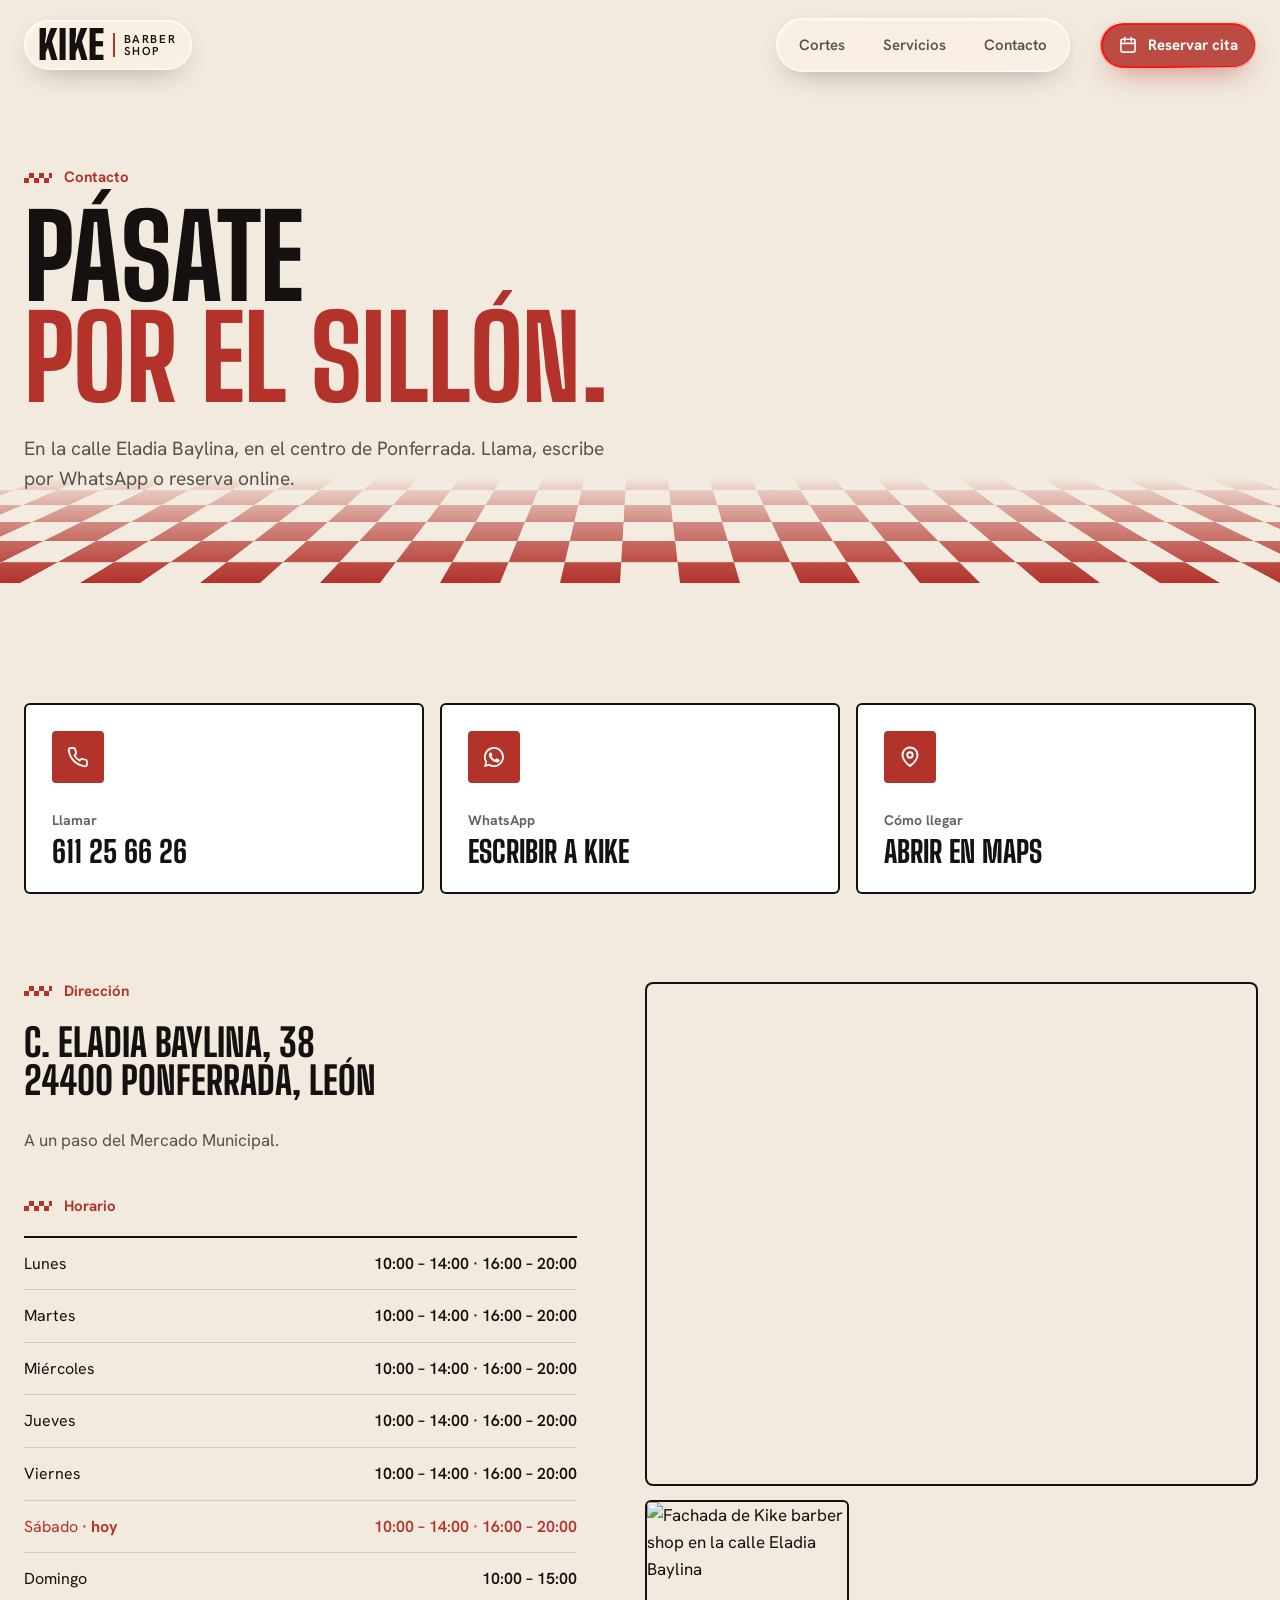
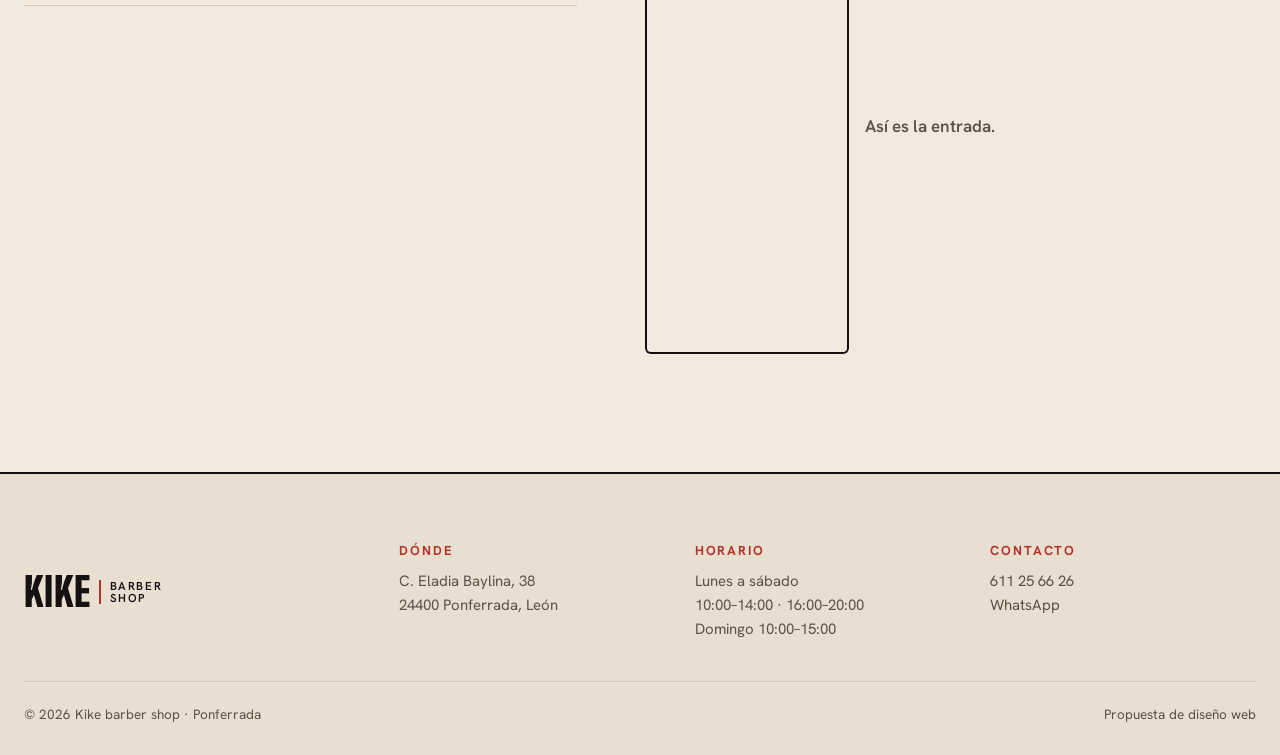
==== contacto.html @ 26d67e41 "Web en claro, header de vidrio que refleja el fondo, más fotos y sección del local Co-Authored-By: C" ====
<!doctype html><html lang="es"><head><meta charset="utf-8"><meta name="viewport" content="width=device-width,initial-scale=1">
<title>Contacto · Kike barber shop, Ponferrada</title><meta name="description" content="Kike barber shop: C. Eladia Baylina 38, Ponferrada. Teléfono y WhatsApp 611 25 66 26. Abierto de lunes a domingo."><meta name="theme-color" content="#F4EDE3">
<meta property="og:title" content="Contacto · Kike barber shop, Ponferrada"><meta property="og:description" content="Kike barber shop: C. Eladia Baylina 38, Ponferrada. Teléfono y WhatsApp 611 25 66 26. Abierto de lunes a domingo."><meta property="og:image" content="https://lh3.googleusercontent.com/gps-cs-s/ANWiy9RfuHprUc3rnGcbM1A3zyf-CvxKDJDVWgKjWtLr16iZ3Kpk7zFpc_dN17jgUL-Ly8LM2PEFmnRR-L3FlOThOI7XkKhNLvNIBvD1MApnAXcPjlcRmmvzC1u2RWUtA8MP3RVNOuKhHUnoWady=w1200-k-no">
<link rel="preconnect" href="https://fonts.googleapis.com"><link rel="preconnect" href="https://fonts.gstatic.com" crossorigin>
<link href="https://fonts.googleapis.com/css2?family=Big+Shoulders+Display:wght@500;700;800;900&family=Hanken+Grotesk:wght@400;500;600;700&display=swap" rel="stylesheet"><link rel="stylesheet" href="styles.css?v=7">
<link rel="icon" href="data:image/svg+xml,%3Csvg xmlns='http://www.w3.org/2000/svg' viewBox='0 0 32 32'%3E%3Crect width='32' height='32' rx='6' fill='%23141110'/%3E%3Ctext x='16' y='24' font-family='Arial Black' font-size='20' text-anchor='middle' fill='%23F2EADF'%3EK%3C/text%3E%3C/svg%3E">
</head><body class="p-contacto">
<header class="top"><div class="wrap tin">
 <a class="logo vidrio" href="index.html?v=7" aria-label="Kike barber shop, inicio"><span class="lg-k">KIKE</span><span class="lg-b">barber<br>shop</span></a>
 <nav class="nav vidrio" aria-label="Principal"><a href="index.html#cortes?v=7">Cortes</a><a href="index.html#servicios?v=7">Servicios</a><a href="contacto.html?v=7" aria-current="page">Contacto</a></nav>
 <a class="btn rojo hcta vidrio" href="reservar.html?v=7"><svg viewBox="0 0 24 24" aria-hidden="true"><g fill="none" stroke="currentColor" stroke-width="1.9" stroke-linecap="round"><rect x="3.5" y="5" width="17" height="15.5" rx="2"/><path d="M3.5 10h17M8 3v4M16 3v4"/></g></svg> Reservar cita</a>
 <button class="burger vidrio" aria-label="Abrir menú" aria-expanded="false" aria-controls="mm"><i></i><i></i></button>
</div></header>
<div class="mm" id="mm" aria-hidden="true"><a class="ml" href="index.html#cortes?v=7">Cortes</a><a class="ml" href="index.html#servicios?v=7">Servicios</a><a class="ml" href="contacto.html?v=7" aria-current="page">Contacto</a><a class="btn rojo" href="reservar.html?v=7">Reservar cita</a></div>
<main>
<section class="ph"><div class="suelo s3" aria-hidden="true"></div><div class="wrap">
 <p class="kick rv">Contacto</p><h1 class="rv">Pásate<br><span class="rojo-t">por el sillón.</span></h1>
 <p class="lead rv">En la calle Eladia Baylina, en el centro de Ponferrada. Llama, escribe por WhatsApp o reserva online.</p>
</div></section>
<section class="sec cont"><div class="wrap">
 <div class="cc">
  <a class="ct sw tl rv" href="tel:+34611256626"><span class="ct-i"><svg viewBox="0 0 24 24" aria-hidden="true"><path fill="none" stroke="currentColor" stroke-width="1.8" stroke-linejoin="round" d="M21 16.6v2.8a1.9 1.9 0 0 1-2.1 1.9A18.6 18.6 0 0 1 2.7 5.1 1.9 1.9 0 0 1 4.6 3h2.8a1.9 1.9 0 0 1 1.9 1.6c.1.9.4 1.8.7 2.6a1.9 1.9 0 0 1-.4 2L8.4 10.4a15 15 0 0 0 5.2 5.2l1.2-1.2a1.9 1.9 0 0 1 2-.4c.8.3 1.7.6 2.6.7a1.9 1.9 0 0 1 1.6 1.9z"/></svg></span><small>Llamar</small><b>611 25 66 26</b></a>
  <a class="ct sw wa rv" href="https://wa.me/34611256626" target="_blank" rel="noopener"><span class="ct-i"><svg viewBox="0 0 24 24" aria-hidden="true"><path fill="currentColor" d="M12 2a10 10 0 0 0-8.6 15.1L2 22l5-1.3A10 10 0 1 0 12 2zm0 18.2c-1.5 0-3-.4-4.3-1.2l-.3-.2-3 .8.8-2.9-.2-.3A8.2 8.2 0 1 1 12 20.2zm4.5-6.1c-.2-.1-1.5-.7-1.7-.8-.2-.1-.4-.1-.6.1l-.8 1c-.1.2-.3.2-.5.1a6.7 6.7 0 0 1-3.3-2.9c-.3-.4.2-.4.7-1.4.1-.2 0-.3 0-.4l-.8-1.8c-.2-.5-.4-.4-.6-.4h-.5a1 1 0 0 0-.7.3c-.2.3-.9.9-.9 2.2s1 2.6 1.1 2.7c.1.2 1.9 2.9 4.6 4 1.7.7 2.4.8 3.2.7.5-.1 1.5-.6 1.8-1.2.2-.6.2-1.1.1-1.2l-.5-.3z"/></svg></span><small>WhatsApp</small><b>Escribir a Kike</b></a>
  <a class="ct sw mp rv" href="https://www.google.com/maps/search/?api=1&query=Kike+barber+shop+Ponferrada" target="_blank" rel="noopener"><span class="ct-i"><svg viewBox="0 0 24 24" aria-hidden="true"><g fill="none" stroke="currentColor" stroke-width="1.9"><path d="M19.5 10c0 5.6-7.5 11-7.5 11S4.5 15.6 4.5 10a7.5 7.5 0 0 1 15 0z"/><circle cx="12" cy="10" r="2.7"/></g></svg></span><small>Cómo llegar</small><b>Abrir en Maps</b></a>
 </div>
 <div class="vg">
  <div>
   <p class="kick rv">Dirección</p>
   <p class="dir rv">C. Eladia Baylina, 38<br>24400 Ponferrada, León</p>
   <p class="mu rv">A un paso del Mercado Municipal.</p>
   <p class="kick rv" style="margin-top:44px">Horario</p>
   <ul class="hours rv"><li data-d="1"><span>Lunes</span><b>10:00 – 14:00 · 16:00 – 20:00</b></li><li data-d="2"><span>Martes</span><b>10:00 – 14:00 · 16:00 – 20:00</b></li><li data-d="3"><span>Miércoles</span><b>10:00 – 14:00 · 16:00 – 20:00</b></li><li data-d="4"><span>Jueves</span><b>10:00 – 14:00 · 16:00 – 20:00</b></li><li data-d="5"><span>Viernes</span><b>10:00 – 14:00 · 16:00 – 20:00</b></li><li data-d="6"><span>Sábado</span><b>10:00 – 14:00 · 16:00 – 20:00</b></li><li data-d="0"><span>Domingo</span><b>10:00 – 15:00</b></li></ul>
  </div>
  <div>
   <div class="mapbox rv"><iframe src="https://www.google.com/maps?q=Kike+barber+shop,+C.+Eladia+Baylina+38,+24400+Ponferrada&z=17&output=embed" loading="lazy" title="Mapa de Kike barber shop" referrerpolicy="no-referrer-when-downgrade"></iframe></div>
   <figure class="fach2 rv"><img src="https://lh3.googleusercontent.com/gps-cs-s/ANWiy9TU4MwvBN6rsQaYHKCSYPlI3l8HNE_Ivq7IkwLPokCjxKCkaWwAJmrXNnfdxm-0paNMoEKZB6TpdnQ9Z_zDItakMoPVJi4Jzi0UGL3nMG6Jnl9gWr7t2SyrIGmaLJZz7cleqdzJfIUDYBE=w900-k-no" alt="Fachada de Kike barber shop en la calle Eladia Baylina" loading="lazy" width="600" height="450"><figcaption>Así es la entrada.</figcaption></figure>
  </div>
 </div>
</div></section>
</main>
<footer class="pie"><div class="wrap">
 <div class="pie-g">
  <a class="logo" href="index.html?v=7"><span class="lg-k">KIKE</span><span class="lg-b">barber<br>shop</span></a>
  <div><h4>Dónde</h4><p><a href="https://www.google.com/maps/search/?api=1&query=Kike+barber+shop+Ponferrada" target="_blank" rel="noopener">C. Eladia Baylina, 38<br>24400 Ponferrada, León</a></p></div>
  <div><h4>Horario</h4><p>Lunes a sábado<br>10:00–14:00 · 16:00–20:00<br>Domingo 10:00–15:00</p></div>
  <div><h4>Contacto</h4><p><a href="tel:+34611256626">611 25 66 26</a><br><a href="https://wa.me/34611256626" target="_blank" rel="noopener">WhatsApp</a></p></div>
 </div>
 <div class="pie-b"><span>© 2026 Kike barber shop · Ponferrada</span><span>Propuesta de diseño web</span></div>
</div></footer>
<script>window.KK_HOURS=[[["10:00", "14:00"], ["16:00", "20:00"]], [["10:00", "14:00"], ["16:00", "20:00"]], [["10:00", "14:00"], ["16:00", "20:00"]], [["10:00", "14:00"], ["16:00", "20:00"]], [["10:00", "14:00"], ["16:00", "20:00"]], [["10:00", "14:00"], ["16:00", "20:00"]], [["10:00", "15:00"]]];window.KK_WA="https://wa.me/34611256626";</script>
<script src="app.js?v=7"></script></body></html>
---- styles.css ----
:root{
 --negro:#141110;--negro2:#1E1A18;--crema:#F2EADF;--papel:#E9DFD1;--rojo:#B3332B;--rojo2:#962920;--oro:#C9A24B;
 --tinta:#141110;--tinta2:#5A514A;--linea:#D6C9B7;
 --d:"Big Shoulders Display",Impact,sans-serif;--b:"Hanken Grotesk",system-ui,sans-serif;
 --ease:cubic-bezier(.2,.75,.2,1);--cuadro:28px
}
*,*::before,*::after{box-sizing:border-box;margin:0;padding:0}
html{overflow-x:clip;scroll-behavior:smooth;-webkit-text-size-adjust:100%}
body{font:400 17px/1.6 var(--b);color:var(--tinta);background:var(--crema);-webkit-font-smoothing:antialiased;overflow-x:clip}
img{display:block;max-width:100%}
a{color:inherit}
h1,h2,h3{font-family:var(--d);font-weight:800;text-transform:uppercase;line-height:.88;letter-spacing:-.005em}
h2{font-size:clamp(52px,7vw,104px)}
.wrap{width:min(1240px,100% - 48px);margin-inline:auto;position:relative}
.kick{display:flex;align-items:center;gap:12px;font:700 15px/1 var(--b);color:var(--rojo);margin-bottom:22px}
.kick::before{content:"";width:28px;height:10px;background:conic-gradient(var(--rojo) 25%,transparent 0 50%,var(--rojo) 0 75%,transparent 0) 0 0/10px 10px}
.rojo-t{color:var(--rojo)}
.lead{font-size:clamp(17px,1.5vw,20px);line-height:1.55;max-width:31em}
.mu{color:var(--tinta2)}
.sm{font-size:14px}
:focus-visible{outline:2px solid var(--oro);outline-offset:3px}

/* damero: el suelo de la barbería */
.damero,.suelo{--c1:var(--rojo);--c2:var(--crema)}
.suelo{position:absolute;left:-50%;right:-50%;bottom:0;height:56%;background:conic-gradient(var(--c1) 25%,var(--c2) 0 50%,var(--c1) 0 75%,var(--c2) 0) 0 0/120px 120px;transform:perspective(700px) rotateX(64deg);transform-origin:50% 100%;animation:avanza 9s linear infinite;opacity:.9}
.suelo::after{content:"";position:absolute;inset:0;background:linear-gradient(var(--negro) 0%,rgba(20,17,16,.65) 45%,rgba(20,17,16,.15) 100%)}
@keyframes avanza{to{background-position:0 240px}}

/* botones */
.btn{--bg:var(--negro);--fg:var(--crema);--bd:var(--negro);display:inline-flex;align-items:center;justify-content:center;gap:10px;height:56px;padding:0 26px;background:var(--bg);color:var(--fg);box-shadow:inset 0 0 0 2px var(--bd);font:700 16px/1 var(--b);text-decoration:none;border:0;border-radius:4px;cursor:pointer;transition:background .25s,color .25s,box-shadow .25s,transform .2s var(--ease)}
.btn svg{width:20px;height:20px}
.btn:active{transform:scale(.97)}
.btn.rojo{--bg:var(--rojo);--fg:#fff;--bd:var(--rojo)}
.btn.rojo:hover{--bg:var(--rojo2);--bd:var(--rojo2)}
.btn.claro{--bg:transparent;--fg:var(--crema);--bd:rgba(242,234,223,.4)}
.btn.claro:hover{--bd:var(--crema)}
.btn.osc{--bg:transparent;--fg:var(--tinta);--bd:var(--tinta)}
.btn.crema{--bg:var(--crema);--fg:var(--negro);--bd:var(--crema)}
.btn.crema:hover{--bg:var(--oro);--bd:var(--oro)}
.btn.full{width:100%}
.btn:disabled{opacity:.45;cursor:not-allowed}
.sw.wa:hover{--bg:#25D366;--fg:#fff;--bd:#25D366}
.sw.tl:hover{--bg:var(--crema);--fg:var(--negro);--bd:var(--crema)}
.sw.mp:hover{--bg:#4285F4;--fg:#fff;--bd:#4285F4}
.hb{display:flex;flex-wrap:wrap;gap:12px}

/* cabecera */
.top{position:sticky;top:0;z-index:50;color:var(--crema);transition:background .3s}
.top.sc{background:rgba(20,17,16,.92);backdrop-filter:blur(12px);-webkit-backdrop-filter:blur(12px)}
.tin{display:flex;align-items:center;gap:30px;height:78px}
.logo{display:flex;align-items:center;gap:8px;text-decoration:none}
.lg-k{font:900 40px/.8 var(--d);letter-spacing:.01em}
.lg-b{font:600 11.5px/1.05 var(--b);text-transform:uppercase;letter-spacing:.14em;padding-left:9px;border-left:2px solid var(--rojo)}
.nav{display:flex;gap:26px;margin-left:auto}
.nav a{font-weight:600;font-size:15px;text-decoration:none;opacity:.78;transition:opacity .2s}
.nav a:hover{opacity:1}
.hcta{height:46px;padding:0 18px;font-size:15px}

/* poste de barbero */
.poste{display:inline-block;width:12px;height:26px;border-radius:6px;overflow:hidden;box-shadow:0 0 0 2px var(--crema);position:relative;flex:none}
.poste i{position:absolute;inset:-20px 0;background:repeating-linear-gradient(135deg,var(--rojo) 0 6px,#fff 6px 12px,#2A4B8D 12px 18px,#fff 18px 24px);animation:gira 1.4s linear infinite}
@keyframes gira{to{transform:translateY(17px)}}

/* hero */
.hero{position:relative;margin-top:-78px;padding:140px 0 0;min-height:100vh;background:var(--negro);color:var(--crema);overflow:hidden;isolation:isolate;display:flex;flex-direction:column}
.hero .suelo{z-index:-1}
.hg{display:grid;grid-template-columns:1.1fr .9fr;gap:40px;align-items:center;flex:1;padding-bottom:120px}
.estado{display:inline-flex;align-items:center;gap:12px;padding:10px 16px 10px 12px;background:rgba(242,234,223,.08);border:1px solid rgba(242,234,223,.16);border-radius:4px;font-size:14.5px;font-weight:600;margin-bottom:28px}
.estado.cl .poste i{animation:none;filter:grayscale(1)}
.hero h1{font-size:clamp(64px,9.6vw,150px);margin-bottom:28px}
.h1a{display:block;color:var(--oro);font-size:.48em;letter-spacing:.04em;margin-bottom:.12em}
.h1b{display:block}
.hero .lead{color:rgba(242,234,223,.78);margin-bottom:34px}
.hfoto{position:relative;justify-self:center;width:min(430px,100%)}
.marco{position:relative;aspect-ratio:4/5;border-radius:999px 999px 10px 10px;overflow:hidden;box-shadow:0 0 0 8px var(--negro),0 0 0 11px rgba(242,234,223,.85),0 0 60px 10px rgba(242,234,223,.18)}
.marco img{width:100%;height:100%;object-fit:cover;object-position:50% 100%;transform:scale(1.04);transition:transform 1.4s var(--ease)}
.hfoto.in .marco img{transform:none}
.sello{position:absolute;left:-58px;bottom:40px;width:150px;height:150px;display:grid;place-items:center;border-radius:50%;background:var(--rojo);color:#fff;box-shadow:0 20px 40px -10px rgba(0,0,0,.6)}
.sello svg{position:absolute;inset:0;width:100%;height:100%;animation:rueda 22s linear infinite}
.sello text{font:700 15.5px var(--b);letter-spacing:.12em;fill:#fff}
.sello b{font:900 46px/1 var(--d)}
@keyframes rueda{to{transform:rotate(360deg)}}
.gigante{position:absolute;left:50%;bottom:-.2em;transform:translateX(-50%);font:900 clamp(160px,34vw,520px)/.8 var(--d);letter-spacing:-.01em;color:transparent;-webkit-text-stroke:1.5px rgba(242,234,223,.16);z-index:-1;white-space:nowrap;pointer-events:none}

/* franja */
.franja{background:var(--crema);border-bottom:2px solid var(--negro)}
.fg3{display:grid;grid-template-columns:repeat(3,1fr)}
.fg3>div{padding:34px 30px;border-left:2px solid var(--negro);display:flex;flex-direction:column;gap:6px}
.fg3>div:first-child{border-left:0;padding-left:0}
.fg3 b{font:800 clamp(40px,4.4vw,60px)/.9 var(--d);text-transform:uppercase}
.fg3 em{font-style:normal;color:var(--rojo);font-size:.6em;vertical-align:top;margin-left:4px}
.fg3 span{font-size:15.5px;color:var(--tinta2);max-width:20em}

/* secciones */
.sec{padding:120px 0;position:relative}
.sh{margin-bottom:54px}
.sh.fila{display:flex;justify-content:space-between;align-items:flex-end;gap:24px}

/* galería */
.cortes{overflow:hidden}
.gal{--pad:max(24px,calc((100vw - 1240px)/2));display:flex;gap:18px;overflow-x:auto;scroll-snap-type:x mandatory;padding:0 var(--pad) 20px;scroll-padding-inline:var(--pad);scrollbar-width:none;cursor:grab}
.gal::-webkit-scrollbar{display:none}
.gal.drag{cursor:grabbing;scroll-snap-type:none}
.gi{flex:none;width:clamp(240px,26vw,340px);scroll-snap-align:start;position:relative}
.gi img{width:100%;aspect-ratio:4/5;object-fit:cover;object-position:50% 100%;border-radius:6px;filter:saturate(.92) contrast(1.04);transition:transform .6s var(--ease),filter .4s;pointer-events:none}
.gi:hover img{filter:saturate(1.05) contrast(1.06)}
.gi figcaption{display:flex;align-items:baseline;gap:12px;margin-top:14px;font:800 24px/1 var(--d);text-transform:uppercase}
.gi figcaption span{font:700 13px/1 var(--b);color:var(--rojo)}
.gi:nth-child(even){margin-top:46px}
.gal-ctrl{display:flex;gap:8px}
.flecha{width:56px;height:56px;border-radius:50%;border:2px solid var(--negro);background:transparent;cursor:pointer;display:grid;place-items:center;transition:background .25s,color .25s}
.flecha svg{width:22px;height:22px}
.flecha:hover{background:var(--negro);color:var(--crema)}
.gal-nota{font-size:13.5px;color:var(--tinta2);margin-top:8px}

/* servicios */
.serv{background:var(--papel);border-top:2px solid var(--negro);border-bottom:2px solid var(--negro)}
.serv::before{content:"";position:absolute;left:0;right:0;top:0;height:20px;background:conic-gradient(var(--negro) 25%,transparent 0 50%,var(--negro) 0 75%,transparent 0) 0 0/20px 20px;opacity:.9}
.sg{display:grid;grid-template-columns:.8fr 1.2fr;gap:70px;align-items:start}
.sg-t h2{margin-bottom:24px}
.herr{margin-top:36px;border-radius:6px;overflow:hidden;aspect-ratio:4/3;transform:rotate(-2deg);box-shadow:0 0 0 8px var(--crema),0 26px 40px -24px rgba(0,0,0,.5)}
.herr img{width:100%;height:100%;object-fit:cover}
.pizarra{background:var(--negro);color:var(--crema);padding:40px 44px;border-radius:8px;position:relative;box-shadow:0 0 0 10px #3A2A20,0 0 0 12px #2A1E17,0 40px 70px -40px rgba(0,0,0,.7)}
.pz-h{display:flex;justify-content:space-between;font:700 13px/1 var(--b);text-transform:uppercase;letter-spacing:.16em;color:var(--oro);padding-bottom:20px;border-bottom:1px dashed rgba(242,234,223,.25);margin-bottom:10px}
.pizarra ul{list-style:none}
.pizarra li{display:flex;align-items:flex-end;gap:14px;padding:18px 0;border-bottom:1px solid rgba(242,234,223,.08)}
.pizarra li div{flex:none;max-width:62%}
.pizarra li b{display:block;font:800 clamp(26px,2.6vw,34px)/1 var(--d);text-transform:uppercase}
.pizarra li small{display:block;font-size:14px;color:rgba(242,234,223,.6);margin-top:6px}
.pizarra li i{flex:1;border-bottom:2px dotted rgba(242,234,223,.3);margin-bottom:8px}
.pizarra li em{font:800 40px/1 var(--d);font-style:normal;color:var(--oro)}
.pizarra li sup{font-size:.5em;margin-left:2px}
.pz-n{font-size:13px;color:rgba(242,234,223,.55);margin:18px 0 22px}

/* opiniones */
.og{display:grid;grid-template-columns:repeat(3,1fr);gap:16px}
.op{background:#fff;padding:30px;border-radius:6px;box-shadow:0 0 0 2px var(--negro);display:flex;flex-direction:column;gap:16px}
.op .est{color:var(--rojo);letter-spacing:3px;font-size:15px}
.op blockquote{font:600 19px/1.4 var(--b);flex:1}
.op figcaption{font-weight:700;font-size:14.5px;color:var(--tinta2)}
.op.big{grid-column:span 2;grid-row:span 2;background:var(--rojo);color:#fff;box-shadow:none;justify-content:space-between;padding:44px}
.op.big .est{color:var(--crema)}
.op.big blockquote{font:800 clamp(40px,4.6vw,68px)/.95 var(--d);text-transform:uppercase}
.op.big figcaption{color:rgba(255,255,255,.8)}

/* visítanos */
.visita{background:var(--crema);border-top:2px solid var(--negro)}
.vg{display:grid;grid-template-columns:1fr 1.1fr;gap:70px;align-items:start}
.dir{font:800 clamp(30px,3vw,40px)/1 var(--d);text-transform:uppercase;margin:24px 0 28px}
.hours{list-style:none;margin-top:40px;border-top:2px solid var(--negro)}
.hours li{display:flex;justify-content:space-between;gap:16px;padding:13px 0;border-bottom:1px solid var(--linea);font-size:16px}
.hours b{font-weight:600}
.hours li.today{color:var(--rojo)}
.hours li.today span::after{content:" · hoy";font-weight:700}
.vfotos{position:relative}
.mapbox{height:500px;border-radius:6px;overflow:hidden;box-shadow:0 0 0 2px var(--negro)}
.mapbox iframe{width:100%;height:100%;border:0;filter:grayscale(.4) sepia(.15)}
.fach{position:absolute;left:-40px;bottom:-50px;width:210px;aspect-ratio:4/3;object-fit:cover;border-radius:4px;box-shadow:0 0 0 7px #fff,0 24px 40px -16px rgba(0,0,0,.45);transform:rotate(-4deg)}

/* cierre */
.cierre{position:relative;background:var(--negro);color:var(--crema);padding:140px 0 170px;overflow:hidden;isolation:isolate;text-align:center}
.cierre .suelo{z-index:-1;height:70%}
.cierre h2{font-size:clamp(56px,8.4vw,128px);margin-bottom:40px}
.cierre .hb{justify-content:center}

/* páginas interiores */
.ph{position:relative;margin-top:-78px;padding:170px 0 90px;background:var(--negro);color:var(--crema);overflow:hidden;isolation:isolate}
.ph .suelo{z-index:-1;height:70%}
.ph h1{font-size:clamp(64px,9vw,140px);margin-bottom:24px}
.ph .lead{color:rgba(242,234,223,.78)}

/* reservar */
.bk{display:grid;grid-template-columns:1fr 340px;gap:50px;align-items:start}
.bf{min-width:0}
.bf fieldset{border:0;margin:0 0 20px;padding:32px;background:#fff;border-radius:6px;box-shadow:0 0 0 2px var(--negro);min-width:0}
.bf legend{float:left;width:100%;display:flex;align-items:center;gap:14px;font:800 32px/1 var(--d);text-transform:uppercase;margin-bottom:22px}
.bf legend span{display:grid;place-items:center;width:38px;height:38px;background:var(--rojo);color:#fff;font:800 20px/1 var(--d);border-radius:3px}
.ops{clear:both;display:grid;grid-template-columns:repeat(3,1fr);gap:10px}
.opt{display:flex;flex-direction:column;align-items:flex-start;gap:4px;text-align:left;padding:16px;border-radius:4px;border:0;box-shadow:inset 0 0 0 2px var(--linea);background:var(--crema);cursor:pointer;font:inherit;color:inherit;transition:.2s}
.opt b{font:800 22px/1 var(--d);text-transform:uppercase}
.opt small{font-size:13px;color:var(--tinta2)}
.opt em{font-style:normal;font-weight:700;color:var(--rojo);margin-top:6px}
.opt:hover{box-shadow:inset 0 0 0 2px var(--negro)}
.opt.on{background:var(--negro);color:var(--crema);box-shadow:none}
.opt.on small{color:rgba(242,234,223,.65)}.opt.on em{color:var(--oro)}
.nota-p{clear:both;font-size:13px;color:var(--tinta2);margin-top:14px}
.days{clear:both;display:flex;gap:8px;overflow-x:auto;padding-bottom:10px;margin-bottom:16px;scrollbar-width:thin}
.days button{flex:none;width:64px;padding:12px 0;border-radius:4px;border:0;box-shadow:inset 0 0 0 2px var(--linea);background:var(--crema);cursor:pointer;display:flex;flex-direction:column;align-items:center;gap:3px;font:inherit;color:inherit;transition:.2s}
.days small{font-size:12px;font-weight:600;color:var(--tinta2);text-transform:uppercase}
.days b{font:800 28px/1 var(--d)}
.days button:hover{box-shadow:inset 0 0 0 2px var(--negro)}
.days button.on{background:var(--negro);color:var(--crema);box-shadow:none}
.days button.on small{color:var(--oro)}
.slots{display:grid;grid-template-columns:repeat(auto-fill,minmax(80px,1fr));gap:8px}
.slots .grp{grid-column:1/-1;font-size:13px;font-weight:700;color:var(--tinta2);text-transform:uppercase;letter-spacing:.08em;margin-top:6px}
.slots button{height:44px;border-radius:4px;border:0;box-shadow:inset 0 0 0 2px var(--linea);background:var(--crema);font:700 15px/1 var(--b);color:inherit;cursor:pointer;transition:.2s}
.slots button:hover:not(:disabled){box-shadow:inset 0 0 0 2px var(--negro)}
.slots button.on{background:var(--rojo);color:#fff;box-shadow:none}
.slots button:disabled{text-decoration:line-through;opacity:.4;cursor:not-allowed;background:transparent}
.empty{grid-column:1/-1;color:var(--tinta2);font-size:15px}
.fl2{clear:both;display:grid;grid-template-columns:1fr 1fr;gap:14px;margin-bottom:14px}
.bf label{display:flex;flex-direction:column;gap:8px;font-size:14.5px;font-weight:700}
.bf label small{font-weight:400;color:var(--tinta2)}
.bf input,.bf textarea{font:400 16px/1.4 var(--b);padding:14px 16px;border-radius:4px;border:0;box-shadow:inset 0 0 0 2px var(--linea);background:var(--crema);color:var(--tinta);resize:vertical}
.bf input:focus,.bf textarea:focus{outline:none;box-shadow:inset 0 0 0 2px var(--negro);background:#fff}
/* ticket de turno */
.tk-w{position:sticky;top:100px}
.tk{position:relative;background:var(--rojo);color:#fff;padding:26px 26px 30px;margin-bottom:18px;filter:drop-shadow(0 22px 26px rgba(0,0,0,.25));
 -webkit-mask:radial-gradient(circle 9px at 0 62%,#0000 98%,#000) left/51% 100% no-repeat,radial-gradient(circle 9px at 100% 62%,#0000 98%,#000) right/51% 100% no-repeat;
 mask:radial-gradient(circle 9px at 0 62%,#0000 98%,#000) left/51% 100% no-repeat,radial-gradient(circle 9px at 100% 62%,#0000 98%,#000) right/51% 100% no-repeat}
.tk::after{content:"";position:absolute;left:0;right:0;bottom:0;height:10px;background:conic-gradient(var(--crema) 25%,transparent 0 50%,var(--crema) 0 75%,transparent 0) 0 0/10px 10px;opacity:.9}
.tk-top{display:flex;justify-content:space-between;align-items:center;padding-bottom:18px;border-bottom:2px solid rgba(255,255,255,.3)}
.tk-top .lg-k{font-size:34px}
.tk-l{font:700 12px/1 var(--b);text-transform:uppercase;letter-spacing:.2em}
.tk-dia{display:flex;align-items:center;gap:16px;padding:20px 0 6px}
.tk-dia b{font:900 92px/.8 var(--d)}
.tk-dia div{display:flex;flex-direction:column;gap:4px;font-weight:700;text-transform:capitalize}
.tk-dia div span+span{font-weight:500;opacity:.8}
.tk-hora{font:800 46px/1 var(--d);padding-bottom:16px;border-bottom:2px dashed rgba(255,255,255,.4)}
.tk dl{padding-top:12px}
.tk dl div{display:flex;justify-content:space-between;gap:12px;padding:8px 0;font-size:14.5px}
.tk dt{opacity:.75}
.tk dd{font-weight:700;text-align:right}
.tk-pie{margin-top:12px;padding-bottom:6px;font-size:12px;opacity:.75}
.tk.tick .tk-dia b{animation:sube .45s var(--ease)}
@keyframes sube{from{opacity:0;transform:translateY(10px)}}

/* pie */
.pie{background:var(--negro);color:var(--crema);padding:70px 0 30px}
.pie-g{display:grid;grid-template-columns:1.3fr 1fr 1fr 1fr;gap:30px;padding-bottom:40px;border-bottom:1px solid rgba(242,234,223,.15)}
.pie h4{font:700 13px/1 var(--b);text-transform:uppercase;letter-spacing:.14em;color:var(--oro);margin-bottom:12px}
.pie p{font-size:15px;color:rgba(242,234,223,.75)}
.pie a{text-decoration:none}.pie p a:hover{color:#fff}
.pie-b{display:flex;justify-content:space-between;flex-wrap:wrap;gap:16px;padding-top:22px;font-size:13.5px;color:rgba(242,234,223,.55)}

/* aparición */
.rv{opacity:0;transform:translateY(26px);transition:opacity .8s var(--ease),transform .8s var(--ease)}
.rv.in{opacity:1;transform:none}

@media(max-width:1000px){
 .nav{display:none}.hcta{margin-left:auto}
 .hg,.sg,.vg,.bk{grid-template-columns:1fr}
 .hfoto{width:min(360px,80%);margin-bottom:20px}
 .og{grid-template-columns:1fr 1fr}
 .tk-w{position:relative;top:0;max-width:420px}
 .ops{grid-template-columns:1fr 1fr}
 .pie-g{grid-template-columns:1fr 1fr}
 .fach{left:auto;right:16px}
}
@media(max-width:620px){
 body{font-size:16px}
 .wrap{width:calc(100% - 32px)}
 .tin{height:68px}.hero,.ph{margin-top:-68px}
 .lg-k{font-size:34px}
 .hcta{height:42px;padding:0 14px;font-size:14px}
 .hcta svg{display:none}
 .hero{padding-top:110px}
 .hg{padding-bottom:70px}
 .hb .btn{flex:1 1 100%}
 .sello{width:112px;height:112px;left:-22px;bottom:20px}
 .sello text{font-size:19px}
 .sello b{font-size:34px}
 .fg3{grid-template-columns:1fr}
 .fg3>div{border-left:0;border-top:2px solid var(--negro);padding:22px 0}
 .fg3>div:first-child{border-top:0}
 .sec{padding:80px 0}
 .sh.fila{flex-direction:column;align-items:flex-start}
 .gal-ctrl{display:none}
 .gi{width:72vw}
 .pizarra{padding:28px 22px}
 .pizarra li div{max-width:70%}
 .pizarra li em{font-size:32px}
 .og{grid-template-columns:1fr}
 .op.big{grid-column:auto;grid-row:auto;padding:30px}
 .mapbox{height:340px}
 .fach{width:150px;bottom:-36px}
 .cierre{padding:100px 0 120px}
 .bf fieldset{padding:22px 16px}
 .fl2{grid-template-columns:1fr}
 .pie-g{grid-template-columns:1fr}
}
@media(prefers-reduced-motion:reduce){
 *,*::before,*::after{animation:none!important;transition:none!important;scroll-behavior:auto!important}
 .rv{opacity:1;transform:none}
}

/* menú móvil */
.burger{display:none;width:46px;height:46px;border:0;border-radius:4px;background:transparent;box-shadow:inset 0 0 0 2px rgba(242,234,223,.4);cursor:pointer;position:relative;flex:none}
.burger i{position:absolute;left:13px;right:13px;height:2px;background:var(--crema);transition:transform .3s var(--ease)}
.burger i:first-child{top:18px}.burger i:last-child{top:26px}
.burger[aria-expanded=true] i:first-child{transform:translateY(4px) rotate(45deg)}
.burger[aria-expanded=true] i:last-child{transform:translateY(-4px) rotate(-45deg)}
.mm{position:fixed;inset:68px 0 0;z-index:49;background:var(--negro);color:var(--crema);padding:24px 16px;display:flex;flex-direction:column;opacity:0;visibility:hidden;transform:translateY(-8px);transition:.3s var(--ease)}
.mm.on{opacity:1;visibility:visible;transform:none}
.mm a.ml{font:800 46px/1.1 var(--d);text-transform:uppercase;text-decoration:none;padding:12px 0;border-bottom:1px solid rgba(242,234,223,.15)}
.mm .btn{margin-top:26px}

/* contacto */
.cc{display:grid;grid-template-columns:repeat(3,1fr);gap:16px;margin-bottom:90px}
.ct{--bg:#fff;--fg:var(--tinta);--bd:var(--negro);display:flex;flex-direction:column;gap:4px;padding:28px;border-radius:6px;background:var(--bg);color:var(--fg);box-shadow:inset 0 0 0 2px var(--bd);text-decoration:none;transition:background .25s,color .25s,box-shadow .25s,transform .25s var(--ease)}
.ct-i{display:grid;place-items:center;width:52px;height:52px;border-radius:4px;background:var(--rojo);color:#fff;margin-bottom:22px;transition:background .25s}
.ct-i svg{width:24px;height:24px}
.ct small{font-size:14px;font-weight:700;opacity:.65}
.ct b{font:800 30px/1 var(--d);text-transform:uppercase}
.ct:hover{transform:translateY(-3px)}
.ct.tl:hover{--bg:var(--negro);--fg:var(--crema);--bd:var(--negro)}
.ct:hover .ct-i{background:rgba(255,255,255,.18)}
.fach2{margin-top:18px;display:grid;grid-template-columns:200px 1fr;gap:18px;align-items:center}
.fach2 img{width:200px;aspect-ratio:4/3;object-fit:cover;border-radius:4px;box-shadow:0 0 0 2px var(--negro)}
.fach2 figcaption{font-weight:600;color:var(--tinta2)}
.cont .hours{margin-top:0}

@media(max-width:1000px){
 .nav{display:none}.hcta{margin-left:auto}.burger{display:block}
 .cc{grid-template-columns:1fr}
}
@media(max-width:620px){.hcta{display:none}.burger{margin-left:auto}.fach2{grid-template-columns:130px 1fr}.fach2 img{width:130px}}

/* ================= TEMA CLARO ================= */
body{background:var(--crema)}
.top{color:var(--tinta);padding-top:12px}
.top.sc{background:transparent;backdrop-filter:none;-webkit-backdrop-filter:none}
.tin{height:66px}

/* vidrio: los bordes reflejan lo que pasa por detrás */
.vidrio{position:relative;isolation:isolate;--ang:135deg;background:rgba(255,255,255,.28);backdrop-filter:blur(16px) saturate(1.7);-webkit-backdrop-filter:blur(16px) saturate(1.7);box-shadow:inset 0 1px 1px rgba(255,255,255,.75),inset 0 -1px 1px rgba(255,255,255,.2),0 10px 30px -14px rgba(23,17,15,.45)}
.vidrio::before{content:"";position:absolute;inset:0;border-radius:inherit;padding:2.5px;backdrop-filter:blur(.6px) brightness(1.55) saturate(2.4) contrast(1.15);-webkit-backdrop-filter:blur(.6px) brightness(1.55) saturate(2.4) contrast(1.15);-webkit-mask:linear-gradient(#000 0 0) content-box,linear-gradient(#000 0 0);-webkit-mask-composite:xor;mask:linear-gradient(#000 0 0) content-box exclude,linear-gradient(#000 0 0);pointer-events:none;z-index:1}
.vidrio::after{content:"";position:absolute;inset:0;border-radius:inherit;padding:1.2px;background:linear-gradient(var(--ang),rgba(255,255,255,.95),rgba(255,255,255,.08) 32%,rgba(255,255,255,0) 55%,rgba(255,255,255,.55) 85%,rgba(255,255,255,.9));-webkit-mask:linear-gradient(#000 0 0) content-box,linear-gradient(#000 0 0);-webkit-mask-composite:xor;mask:linear-gradient(#000 0 0) content-box exclude,linear-gradient(#000 0 0);pointer-events:none;z-index:2}
.logo.vidrio{padding:9px 16px 9px 14px;border-radius:999px}
.nav.vidrio{gap:2px;padding:5px;border-radius:999px}
.nav a{padding:10px 18px;border-radius:999px;opacity:1;color:var(--tinta2);transition:background .25s,color .25s}
.nav a:hover{color:var(--tinta);background:rgba(255,255,255,.55)}
.hcta.vidrio{border-radius:999px;background:rgba(179,51,43,.86);box-shadow:inset 0 1px 1px rgba(255,255,255,.45),0 12px 30px -12px rgba(179,51,43,.7)}
.hcta.vidrio:hover{background:rgba(150,41,32,.92)}
.burger.vidrio{border-radius:999px;box-shadow:inset 0 1px 1px rgba(255,255,255,.75),0 10px 30px -14px rgba(23,17,15,.45)}
.burger i{background:var(--tinta)}
.mm{background:rgba(244,237,227,.96);color:var(--tinta);backdrop-filter:blur(18px)}
.mm a.ml{border-color:var(--linea)}

/* hero claro */
.hero{background:radial-gradient(70% 60% at 85% 20%,#fff 0%,rgba(255,255,255,0) 70%),var(--crema);color:var(--tinta);min-height:auto;padding-top:150px}
.hero .suelo::after,.ph .suelo::after,.cierre .suelo::after{background:linear-gradient(var(--crema) 0%,rgba(244,237,227,.55) 45%,rgba(244,237,227,0) 100%)}
.suelo{opacity:1}
.estado{background:rgba(255,255,255,.7);border-color:var(--linea);color:var(--tinta)}
.estado .poste{box-shadow:0 0 0 2px var(--tinta)}
.h1a{color:var(--rojo)}
.hero h1{color:var(--tinta)}
.hero .lead,.ph .lead{color:var(--tinta2)}
.gigante{-webkit-text-stroke:1.5px rgba(23,17,15,.1)}
.hg{padding-bottom:150px}
.marco{box-shadow:0 0 0 8px var(--crema),0 0 0 10px var(--tinta),0 40px 70px -30px rgba(23,17,15,.55)}
.flot{position:absolute;width:42%;aspect-ratio:4/5;border-radius:6px;overflow:hidden;box-shadow:0 0 0 6px #fff,0 26px 46px -18px rgba(23,17,15,.5);z-index:2}
.flot img{width:100%;height:100%;object-fit:cover;object-position:50% 100%}
.fl1{left:-34%;top:6%;transform:rotate(-7deg);animation:flota1 7s ease-in-out infinite}
.fl2{right:-30%;bottom:-4%;transform:rotate(6deg);animation:flota2 8s ease-in-out infinite}
@keyframes flota1{50%{transform:rotate(-5deg) translateY(-12px)}}
@keyframes flota2{50%{transform:rotate(8deg) translateY(-10px)}}
.sello{left:auto;right:-26px;top:-30px;bottom:auto;z-index:3}

/* páginas interiores y cierre en claro */
.ph{background:var(--crema);color:var(--tinta)}
.ph .suelo{height:60%}
.cierre{background:var(--crema);color:var(--tinta)}
.cierre .suelo{height:62%}
.cierre h2{color:var(--tinta)}

/* el local */
.local{background:#fff;border-top:2px solid var(--negro)}
.lg{display:grid;grid-template-columns:1fr .8fr .8fr;grid-template-rows:auto auto;gap:18px;align-items:stretch}
.lg-t{grid-row:span 2;padding-right:30px;display:flex;flex-direction:column;justify-content:center}
.lg-t h2{margin-bottom:22px}
.lg-t blockquote{margin-top:34px;padding:24px 26px;background:var(--crema);border-left:6px solid var(--rojo);font:800 26px/1.05 var(--d);text-transform:uppercase}
.lg-t cite{display:block;margin-top:12px;font:600 14px/1 var(--b);font-style:normal;text-transform:none;color:var(--tinta2)}
.lf{border-radius:6px;overflow:hidden;box-shadow:0 0 0 2px var(--negro)}
.lf img{width:100%;height:100%;object-fit:cover;transition:transform 1s var(--ease)}
.lf:hover img{transform:scale(1.04)}
.lf1{grid-row:span 2;min-height:560px}
.lf2{aspect-ratio:4/3}
.lf3{aspect-ratio:4/3}
.lf3 img{object-position:50% 20%}

/* pie claro */
.pie{background:var(--papel);color:var(--tinta);border-top:2px solid var(--negro)}
.pie h4{color:var(--rojo)}
.pie p{color:var(--tinta2)}
.pie p a:hover{color:var(--rojo)}
.pie-g{border-color:var(--linea)}
.pie-b{color:var(--tinta2)}

@media(max-width:1000px){
 .hfoto{width:min(340px,62%);margin:30px auto 10px}
 .lg{grid-template-columns:1fr 1fr}
 .lg-t{grid-column:1/-1;grid-row:auto;padding:0 0 10px}
 .lf1{grid-row:span 2;min-height:420px}
}
@media(max-width:620px){
 .top{padding-top:8px}
 .logo.vidrio{padding:8px 13px}
 .hero{padding-top:110px}
 .hfoto{width:58%}
 .fl1{left:-40%}.fl2{right:-36%}
 .sello{right:-30px;top:-34px}
 .hg{padding-bottom:110px}
 .lg{grid-template-columns:1fr}
 .lf1{min-height:380px;grid-row:auto}
}
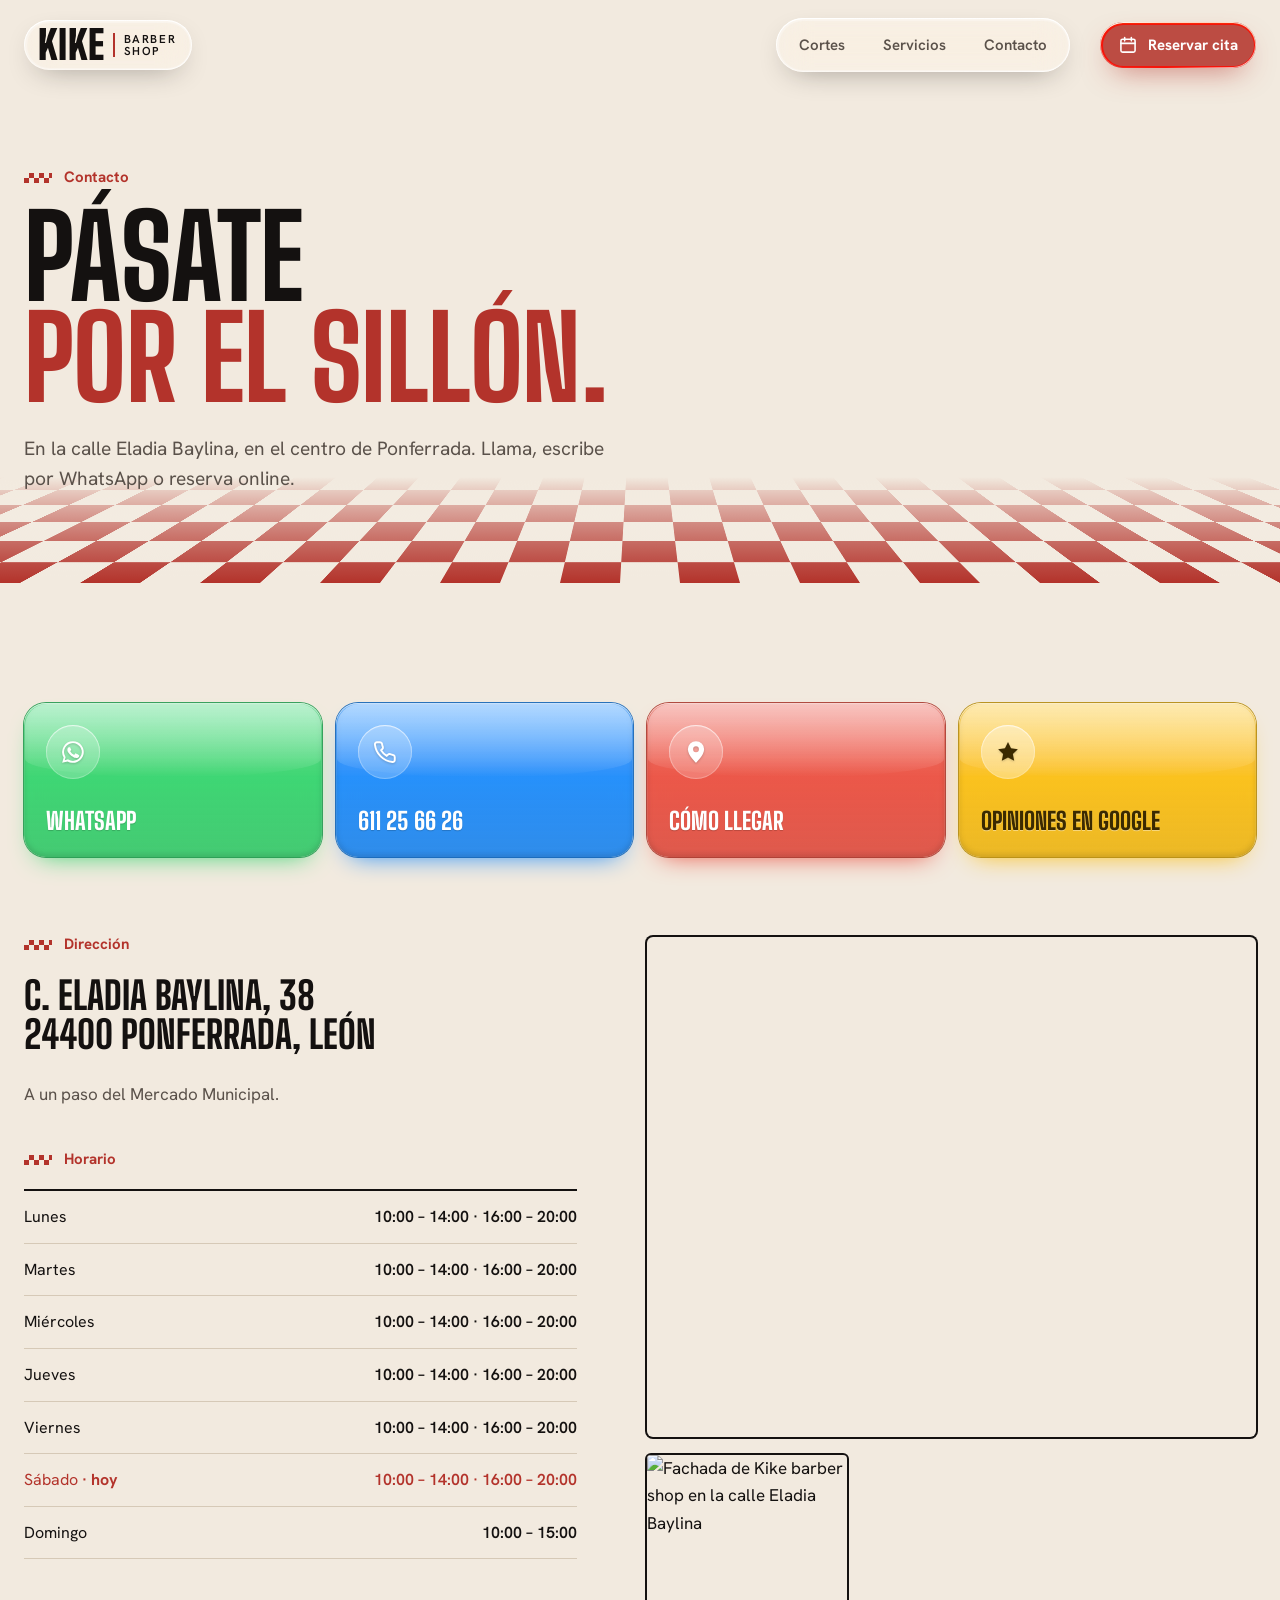
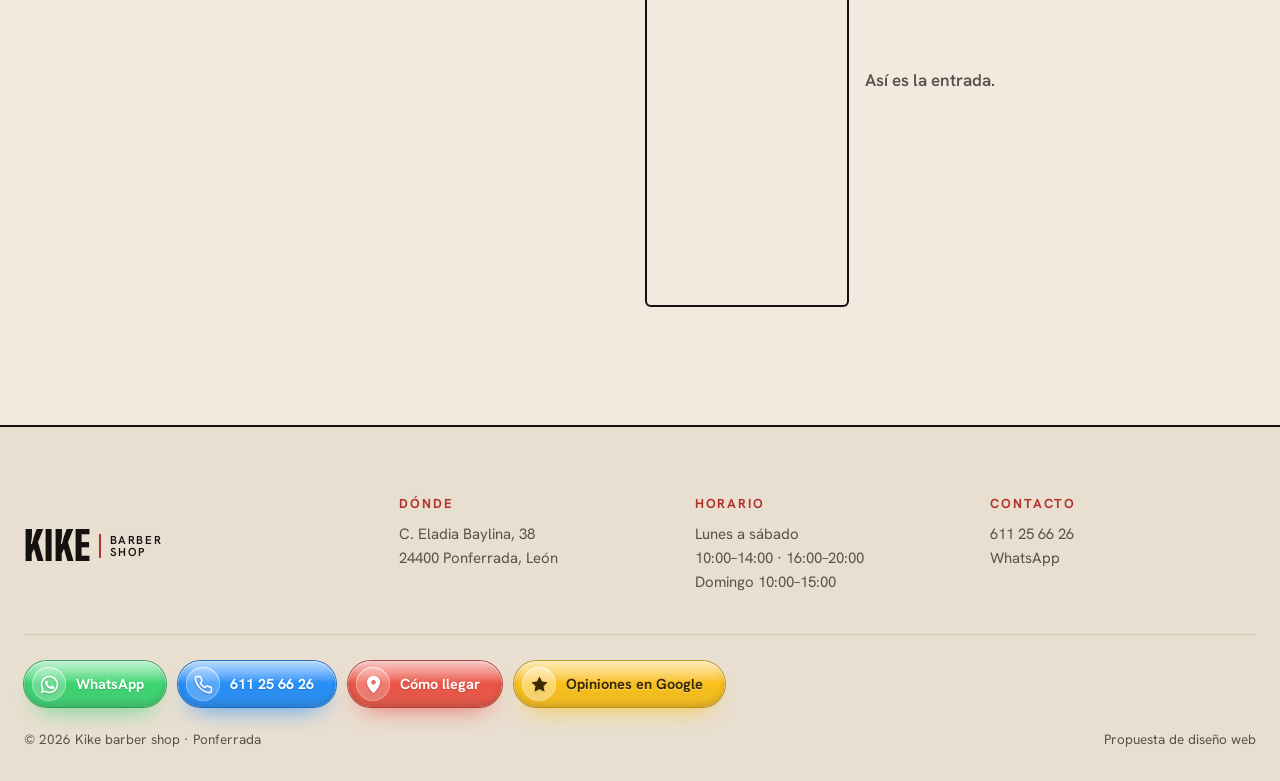
==== commit 7082069a: "Botones de contacto con el color de cada servicio y efecto vidrio Co-Authored-By: Claude Opus 5.5 <n" ====
--- a/contacto.html
+++ b/contacto.html
@@ -2,27 +2,24 @@
 <title>Contacto · Kike barber shop, Ponferrada</title><meta name="description" content="Kike barber shop: C. Eladia Baylina 38, Ponferrada. Teléfono y WhatsApp 611 25 66 26. Abierto de lunes a domingo."><meta name="theme-color" content="#F4EDE3">
 <meta property="og:title" content="Contacto · Kike barber shop, Ponferrada"><meta property="og:description" content="Kike barber shop: C. Eladia Baylina 38, Ponferrada. Teléfono y WhatsApp 611 25 66 26. Abierto de lunes a domingo."><meta property="og:image" content="https://lh3.googleusercontent.com/gps-cs-s/ANWiy9RfuHprUc3rnGcbM1A3zyf-CvxKDJDVWgKjWtLr16iZ3Kpk7zFpc_dN17jgUL-Ly8LM2PEFmnRR-L3FlOThOI7XkKhNLvNIBvD1MApnAXcPjlcRmmvzC1u2RWUtA8MP3RVNOuKhHUnoWady=w1200-k-no">
 <link rel="preconnect" href="https://fonts.googleapis.com"><link rel="preconnect" href="https://fonts.gstatic.com" crossorigin>
-<link href="https://fonts.googleapis.com/css2?family=Big+Shoulders+Display:wght@500;700;800;900&family=Hanken+Grotesk:wght@400;500;600;700&display=swap" rel="stylesheet"><link rel="stylesheet" href="styles.css?v=7">
+<link href="https://fonts.googleapis.com/css2?family=Big+Shoulders+Display:wght@500;700;800;900&family=Hanken+Grotesk:wght@400;500;600;700&display=swap" rel="stylesheet"><link rel="stylesheet" href="styles.css?v=13">
 <link rel="icon" href="data:image/svg+xml,%3Csvg xmlns='http://www.w3.org/2000/svg' viewBox='0 0 32 32'%3E%3Crect width='32' height='32' rx='6' fill='%23141110'/%3E%3Ctext x='16' y='24' font-family='Arial Black' font-size='20' text-anchor='middle' fill='%23F2EADF'%3EK%3C/text%3E%3C/svg%3E">
 </head><body class="p-contacto">
 <header class="top"><div class="wrap tin">
- <a class="logo vidrio" href="index.html?v=7" aria-label="Kike barber shop, inicio"><span class="lg-k">KIKE</span><span class="lg-b">barber<br>shop</span></a>
- <nav class="nav vidrio" aria-label="Principal"><a href="index.html#cortes?v=7">Cortes</a><a href="index.html#servicios?v=7">Servicios</a><a href="contacto.html?v=7" aria-current="page">Contacto</a></nav>
- <a class="btn rojo hcta vidrio" href="reservar.html?v=7"><svg viewBox="0 0 24 24" aria-hidden="true"><g fill="none" stroke="currentColor" stroke-width="1.9" stroke-linecap="round"><rect x="3.5" y="5" width="17" height="15.5" rx="2"/><path d="M3.5 10h17M8 3v4M16 3v4"/></g></svg> Reservar cita</a>
+ <a class="logo vidrio" href="index.html?v=13" aria-label="Kike barber shop, inicio"><span class="lg-k">KIKE</span><span class="lg-b">barber<br>shop</span></a>
+ <nav class="nav vidrio" aria-label="Principal"><a href="index.html#cortes?v=13">Cortes</a><a href="index.html#servicios?v=13">Servicios</a><a href="contacto.html?v=13" aria-current="page">Contacto</a></nav>
+ <a class="btn rojo hcta vidrio" href="reservar.html?v=13"><svg viewBox="0 0 24 24" aria-hidden="true"><g fill="none" stroke="currentColor" stroke-width="1.9" stroke-linecap="round"><rect x="3.5" y="5" width="17" height="15.5" rx="2"/><path d="M3.5 10h17M8 3v4M16 3v4"/></g></svg> Reservar cita</a>
  <button class="burger vidrio" aria-label="Abrir menú" aria-expanded="false" aria-controls="mm"><i></i><i></i></button>
 </div></header>
-<div class="mm" id="mm" aria-hidden="true"><a class="ml" href="index.html#cortes?v=7">Cortes</a><a class="ml" href="index.html#servicios?v=7">Servicios</a><a class="ml" href="contacto.html?v=7" aria-current="page">Contacto</a><a class="btn rojo" href="reservar.html?v=7">Reservar cita</a></div>
+<div class="mm" id="mm" aria-hidden="true"><a class="ml" href="index.html#cortes?v=13">Cortes</a><a class="ml" href="index.html#servicios?v=13">Servicios</a><a class="ml" href="contacto.html?v=13" aria-current="page">Contacto</a><a class="btn rojo" href="reservar.html?v=13">Reservar cita</a></div>
 <main>
 <section class="ph"><div class="suelo s3" aria-hidden="true"></div><div class="wrap">
  <p class="kick rv">Contacto</p><h1 class="rv">Pásate<br><span class="rojo-t">por el sillón.</span></h1>
  <p class="lead rv">En la calle Eladia Baylina, en el centro de Ponferrada. Llama, escribe por WhatsApp o reserva online.</p>
 </div></section>
 <section class="sec cont"><div class="wrap">
- <div class="cc">
-  <a class="ct sw tl rv" href="tel:+34611256626"><span class="ct-i"><svg viewBox="0 0 24 24" aria-hidden="true"><path fill="none" stroke="currentColor" stroke-width="1.8" stroke-linejoin="round" d="M21 16.6v2.8a1.9 1.9 0 0 1-2.1 1.9A18.6 18.6 0 0 1 2.7 5.1 1.9 1.9 0 0 1 4.6 3h2.8a1.9 1.9 0 0 1 1.9 1.6c.1.9.4 1.8.7 2.6a1.9 1.9 0 0 1-.4 2L8.4 10.4a15 15 0 0 0 5.2 5.2l1.2-1.2a1.9 1.9 0 0 1 2-.4c.8.3 1.7.6 2.6.7a1.9 1.9 0 0 1 1.6 1.9z"/></svg></span><small>Llamar</small><b>611 25 66 26</b></a>
-  <a class="ct sw wa rv" href="https://wa.me/34611256626" target="_blank" rel="noopener"><span class="ct-i"><svg viewBox="0 0 24 24" aria-hidden="true"><path fill="currentColor" d="M12 2a10 10 0 0 0-8.6 15.1L2 22l5-1.3A10 10 0 1 0 12 2zm0 18.2c-1.5 0-3-.4-4.3-1.2l-.3-.2-3 .8.8-2.9-.2-.3A8.2 8.2 0 1 1 12 20.2zm4.5-6.1c-.2-.1-1.5-.7-1.7-.8-.2-.1-.4-.1-.6.1l-.8 1c-.1.2-.3.2-.5.1a6.7 6.7 0 0 1-3.3-2.9c-.3-.4.2-.4.7-1.4.1-.2 0-.3 0-.4l-.8-1.8c-.2-.5-.4-.4-.6-.4h-.5a1 1 0 0 0-.7.3c-.2.3-.9.9-.9 2.2s1 2.6 1.1 2.7c.1.2 1.9 2.9 4.6 4 1.7.7 2.4.8 3.2.7.5-.1 1.5-.6 1.8-1.2.2-.6.2-1.1.1-1.2l-.5-.3z"/></svg></span><small>WhatsApp</small><b>Escribir a Kike</b></a>
-  <a class="ct sw mp rv" href="https://www.google.com/maps/search/?api=1&query=Kike+barber+shop+Ponferrada" target="_blank" rel="noopener"><span class="ct-i"><svg viewBox="0 0 24 24" aria-hidden="true"><g fill="none" stroke="currentColor" stroke-width="1.9"><path d="M19.5 10c0 5.6-7.5 11-7.5 11S4.5 15.6 4.5 10a7.5 7.5 0 0 1 15 0z"/><circle cx="12" cy="10" r="2.7"/></g></svg></span><small>Cómo llegar</small><b>Abrir en Maps</b></a>
- </div>
+ <div class="redes grande"><a class="rd rd-wa" href="https://wa.me/34611256626" target="_blank" rel="noopener"><span class="rd-i"><svg viewBox="0 0 24 24" aria-hidden="true"><path fill="currentColor" d="M12 2a10 10 0 0 0-8.6 15.1L2 22l5-1.3A10 10 0 1 0 12 2zm0 18.2c-1.5 0-3-.4-4.3-1.2l-.3-.2-3 .8.8-2.9-.2-.3A8.2 8.2 0 1 1 12 20.2zm4.5-6.1c-.2-.1-1.5-.7-1.7-.8-.2-.1-.4-.1-.6.1l-.8 1c-.1.2-.3.2-.5.1a6.7 6.7 0 0 1-3.3-2.9c-.3-.4.2-.4.7-1.4.1-.2 0-.3 0-.4l-.8-1.8c-.2-.5-.4-.4-.6-.4h-.5a1 1 0 0 0-.7.3c-.2.3-.9.9-.9 2.2s1 2.6 1.1 2.7c.1.2 1.9 2.9 4.6 4 1.7.7 2.4.8 3.2.7.5-.1 1.5-.6 1.8-1.2.2-.6.2-1.1.1-1.2l-.5-.3z"/></svg></span><span>WhatsApp</span></a><a class="rd rd-tl" href="tel:+34611256626"><span class="rd-i"><svg viewBox="0 0 24 24" aria-hidden="true"><path fill="none" stroke="currentColor" stroke-width="1.8" stroke-linejoin="round" d="M21 16.6v2.8a1.9 1.9 0 0 1-2.1 1.9A18.6 18.6 0 0 1 2.7 5.1 1.9 1.9 0 0 1 4.6 3h2.8a1.9 1.9 0 0 1 1.9 1.6c.1.9.4 1.8.7 2.6a1.9 1.9 0 0 1-.4 2L8.4 10.4a15 15 0 0 0 5.2 5.2l1.2-1.2a1.9 1.9 0 0 1 2-.4c.8.3 1.7.6 2.6.7a1.9 1.9 0 0 1 1.6 1.9z"/></svg></span><span>611 25 66 26</span></a><a class="rd rd-gm" href="https://www.google.com/maps/search/?api=1&query=Kike+barber+shop+Ponferrada" target="_blank" rel="noopener"><span class="rd-i"><svg viewBox="0 0 24 24" aria-hidden="true"><path fill="currentColor" d="M12 2a7.5 7.5 0 0 0-7.5 7.5c0 5.6 7.5 12.5 7.5 12.5s7.5-6.9 7.5-12.5A7.5 7.5 0 0 0 12 2zm0 10.2a2.7 2.7 0 1 1 0-5.4 2.7 2.7 0 0 1 0 5.4z"/></svg></span><span>Cómo llegar</span></a><a class="rd rd-gr" href="https://www.google.com/maps/search/?api=1&query=Kike+barber+shop+Ponferrada" target="_blank" rel="noopener"><span class="rd-i"><svg viewBox="0 0 24 24" aria-hidden="true"><path fill="currentColor" d="m12 2.8 2.8 5.8 6.3.8-4.6 4.4 1.2 6.3L12 17.1l-5.7 3 1.2-6.3-4.6-4.4 6.3-.8z"/></svg></span><span>Opiniones en Google</span></a></div>
+
  <div class="vg">
   <div>
    <p class="kick rv">Dirección</p>
@@ -40,12 +37,13 @@
 </main>
 <footer class="pie"><div class="wrap">
  <div class="pie-g">
-  <a class="logo" href="index.html?v=7"><span class="lg-k">KIKE</span><span class="lg-b">barber<br>shop</span></a>
+  <a class="logo" href="index.html?v=13"><span class="lg-k">KIKE</span><span class="lg-b">barber<br>shop</span></a>
   <div><h4>Dónde</h4><p><a href="https://www.google.com/maps/search/?api=1&query=Kike+barber+shop+Ponferrada" target="_blank" rel="noopener">C. Eladia Baylina, 38<br>24400 Ponferrada, León</a></p></div>
   <div><h4>Horario</h4><p>Lunes a sábado<br>10:00–14:00 · 16:00–20:00<br>Domingo 10:00–15:00</p></div>
   <div><h4>Contacto</h4><p><a href="tel:+34611256626">611 25 66 26</a><br><a href="https://wa.me/34611256626" target="_blank" rel="noopener">WhatsApp</a></p></div>
  </div>
+ <div class="redes pie-r"><a class="rd rd-wa" href="https://wa.me/34611256626" target="_blank" rel="noopener"><span class="rd-i"><svg viewBox="0 0 24 24" aria-hidden="true"><path fill="currentColor" d="M12 2a10 10 0 0 0-8.6 15.1L2 22l5-1.3A10 10 0 1 0 12 2zm0 18.2c-1.5 0-3-.4-4.3-1.2l-.3-.2-3 .8.8-2.9-.2-.3A8.2 8.2 0 1 1 12 20.2zm4.5-6.1c-.2-.1-1.5-.7-1.7-.8-.2-.1-.4-.1-.6.1l-.8 1c-.1.2-.3.2-.5.1a6.7 6.7 0 0 1-3.3-2.9c-.3-.4.2-.4.7-1.4.1-.2 0-.3 0-.4l-.8-1.8c-.2-.5-.4-.4-.6-.4h-.5a1 1 0 0 0-.7.3c-.2.3-.9.9-.9 2.2s1 2.6 1.1 2.7c.1.2 1.9 2.9 4.6 4 1.7.7 2.4.8 3.2.7.5-.1 1.5-.6 1.8-1.2.2-.6.2-1.1.1-1.2l-.5-.3z"/></svg></span><span>WhatsApp</span></a><a class="rd rd-tl" href="tel:+34611256626"><span class="rd-i"><svg viewBox="0 0 24 24" aria-hidden="true"><path fill="none" stroke="currentColor" stroke-width="1.8" stroke-linejoin="round" d="M21 16.6v2.8a1.9 1.9 0 0 1-2.1 1.9A18.6 18.6 0 0 1 2.7 5.1 1.9 1.9 0 0 1 4.6 3h2.8a1.9 1.9 0 0 1 1.9 1.6c.1.9.4 1.8.7 2.6a1.9 1.9 0 0 1-.4 2L8.4 10.4a15 15 0 0 0 5.2 5.2l1.2-1.2a1.9 1.9 0 0 1 2-.4c.8.3 1.7.6 2.6.7a1.9 1.9 0 0 1 1.6 1.9z"/></svg></span><span>611 25 66 26</span></a><a class="rd rd-gm" href="https://www.google.com/maps/search/?api=1&query=Kike+barber+shop+Ponferrada" target="_blank" rel="noopener"><span class="rd-i"><svg viewBox="0 0 24 24" aria-hidden="true"><path fill="currentColor" d="M12 2a7.5 7.5 0 0 0-7.5 7.5c0 5.6 7.5 12.5 7.5 12.5s7.5-6.9 7.5-12.5A7.5 7.5 0 0 0 12 2zm0 10.2a2.7 2.7 0 1 1 0-5.4 2.7 2.7 0 0 1 0 5.4z"/></svg></span><span>Cómo llegar</span></a><a class="rd rd-gr" href="https://www.google.com/maps/search/?api=1&query=Kike+barber+shop+Ponferrada" target="_blank" rel="noopener"><span class="rd-i"><svg viewBox="0 0 24 24" aria-hidden="true"><path fill="currentColor" d="m12 2.8 2.8 5.8 6.3.8-4.6 4.4 1.2 6.3L12 17.1l-5.7 3 1.2-6.3-4.6-4.4 6.3-.8z"/></svg></span><span>Opiniones en Google</span></a></div>
  <div class="pie-b"><span>© 2026 Kike barber shop · Ponferrada</span><span>Propuesta de diseño web</span></div>
 </div></footer>
 <script>window.KK_HOURS=[[["10:00", "14:00"], ["16:00", "20:00"]], [["10:00", "14:00"], ["16:00", "20:00"]], [["10:00", "14:00"], ["16:00", "20:00"]], [["10:00", "14:00"], ["16:00", "20:00"]], [["10:00", "14:00"], ["16:00", "20:00"]], [["10:00", "14:00"], ["16:00", "20:00"]], [["10:00", "15:00"]]];window.KK_WA="https://wa.me/34611256626";</script>
-<script src="app.js?v=7"></script></body></html>+<script src="app.js?v=13"></script></body></html>
--- a/styles.css
+++ b/styles.css
@@ -404,3 +404,84 @@
  .lg{grid-template-columns:1fr}
  .lf1{min-height:380px;grid-row:auto}
 }
+
+/* ================= ASÍ SE PIDE CITA (scroll fijado) ================= */
+.historia{position:relative;height:420vh;background:#fff;border-top:2px solid var(--negro)}
+.hs-stage{position:sticky;top:0;height:100vh;overflow:hidden;display:flex;align-items:center}
+.hs-stage::before{content:"";position:absolute;right:-10%;top:10%;width:60%;height:80%;background:radial-gradient(closest-side,rgba(179,51,43,.10),transparent);pointer-events:none}
+.hs-g{display:grid;grid-template-columns:1fr 1fr;gap:60px;align-items:center;width:min(1240px,100% - 48px)}
+.hs-t{position:relative;padding-left:34px;min-height:430px;display:flex;flex-direction:column}
+.hs-barra{position:absolute;left:0;top:44px;bottom:80px;width:4px;border-radius:4px;background:var(--linea);overflow:hidden}
+.hs-barra i{position:absolute;inset:0;background:var(--rojo);transform-origin:top;transform:scaleY(0)}
+.hs-pasos{list-style:none;position:relative;flex:1;margin-top:10px;min-height:380px}
+.hs-pasos li{position:absolute;inset:0 0 auto 0;will-change:transform,opacity}
+.hs-pasos li>span{display:block;font:800 18px/1 var(--d);color:var(--rojo);margin-bottom:14px}
+.hs-pasos h2{font-size:clamp(56px,6.6vw,100px);margin-bottom:22px}
+.hs-pasos p{font-size:19px;color:var(--tinta2);max-width:26em}
+.hs-cta{align-self:flex-start}
+.hs-tk{display:flex;justify-content:center;perspective:900px}
+.htk{position:relative;width:min(340px,100%);background:var(--rojo);color:#fff;padding:28px 28px 34px;will-change:transform;filter:drop-shadow(0 30px 40px rgba(23,17,15,.3));
+ -webkit-mask:radial-gradient(circle 11px at 0 64%,#0000 98%,#000) left/51% 100% no-repeat,radial-gradient(circle 11px at 100% 64%,#0000 98%,#000) right/51% 100% no-repeat;
+ mask:radial-gradient(circle 11px at 0 64%,#0000 98%,#000) left/51% 100% no-repeat,radial-gradient(circle 11px at 100% 64%,#0000 98%,#000) right/51% 100% no-repeat}
+.htk::after{content:"";position:absolute;left:0;right:0;bottom:0;height:12px;background:conic-gradient(var(--crema) 25%,transparent 0 50%,var(--crema) 0 75%,transparent 0) 0 0/12px 12px}
+.htk-top{display:flex;justify-content:space-between;align-items:center;padding-bottom:18px;border-bottom:2px solid rgba(255,255,255,.3);font:700 12px/1 var(--b);text-transform:uppercase;letter-spacing:.2em}
+.htk-top .lg-k{font-size:40px;letter-spacing:.01em}
+.htk-l{padding:20px 0 8px}
+.htk-l small{display:block;font-size:12px;font-weight:700;text-transform:uppercase;letter-spacing:.14em;opacity:.75}
+.htk-l b{font:800 34px/1 var(--d);text-transform:uppercase}
+.htk-dia{display:flex;align-items:center;gap:16px;padding:6px 0}
+.htk-dia b{font:900 110px/.8 var(--d);min-width:1.1em;font-variant-numeric:tabular-nums}
+.htk-dia div{display:flex;flex-direction:column;font-weight:700}
+.htk-dia div span+span{font-weight:500;opacity:.8}
+.htk-hora{padding:10px 0 18px;border-bottom:2px dashed rgba(255,255,255,.4)}
+.htk-hora b{font:800 64px/1 var(--d);font-variant-numeric:tabular-nums}
+.htk-pie{display:flex;justify-content:space-between;padding-top:16px;font-size:12.5px;opacity:.8}
+.htk-sello{position:absolute;right:14px;bottom:30px;padding:10px 16px;border:4px solid var(--crema);border-radius:6px;font:900 34px/1 var(--d);text-transform:uppercase;color:var(--crema);opacity:0;transform:rotate(-12deg) scale(1.8);mix-blend-mode:screen;pointer-events:none}
+@media(max-width:1000px){
+ .historia{height:380vh}
+ .hs-g{grid-template-columns:1fr;gap:18px;align-content:center}
+ .hs-tk{order:-1}
+ .htk{width:250px;padding:18px 20px 24px}
+ .htk-top .lg-k{font-size:30px}
+ .htk-l{padding:12px 0 4px}.htk-l b{font-size:24px}
+ .htk-dia b{font-size:72px}.htk-hora b{font-size:42px}
+ .htk-sello{font-size:24px}
+ .hs-t{min-height:300px}
+ .hs-pasos{min-height:230px}
+ .hs-pasos h2{font-size:clamp(40px,11vw,60px);margin-bottom:12px}
+ .hs-pasos p{font-size:16px}
+}
+@media(max-height:700px) and (max-width:1000px){.htk{width:210px}.htk-dia b{font-size:56px}.htk-hora b{font-size:34px}.hs-t{min-height:250px}}
+@media(prefers-reduced-motion:reduce){.historia{height:auto}.hs-stage{position:relative;height:auto;padding:100px 0}}
+
+/* ================= BOTONES DE CONTACTO: color de cada red, efecto vidrio ================= */
+.redes{display:flex;flex-wrap:wrap;gap:12px}
+.rd{--c:#25D366;--fg:#fff;position:relative;isolation:isolate;overflow:hidden;display:inline-flex;align-items:center;gap:10px;height:54px;padding:0 22px 0 8px;border-radius:999px;text-decoration:none;font:700 15.5px/1 var(--b);color:var(--fg);
+ background:linear-gradient(180deg,color-mix(in srgb,var(--c) 70%,#fff) 0%,color-mix(in srgb,var(--c) 88%,transparent) 48%,color-mix(in srgb,var(--c) 78%,#000 6%) 100%);
+ backdrop-filter:blur(12px) saturate(1.6);-webkit-backdrop-filter:blur(12px) saturate(1.6);
+ box-shadow:inset 0 1px 1px rgba(255,255,255,.75),inset 0 -2px 6px rgba(0,0,0,.14),0 0 0 1px color-mix(in srgb,var(--c) 60%,#000 25%),0 12px 26px -14px var(--c);
+ transition:transform .25s var(--ease),box-shadow .3s}
+.rd::before{content:"";position:absolute;inset:1px 1px 52% 1px;border-radius:999px 999px 40% 40%/999px 999px 14px 14px;background:linear-gradient(rgba(255,255,255,.55),rgba(255,255,255,0));z-index:-1;pointer-events:none}
+.rd::after{content:"";position:absolute;top:0;bottom:0;width:40%;left:-60%;background:linear-gradient(100deg,transparent,rgba(255,255,255,.55),transparent);transform:skewX(-18deg);transition:left .7s var(--ease);pointer-events:none}
+.rd:hover{transform:translateY(-2px);box-shadow:inset 0 1px 1px rgba(255,255,255,.8),inset 0 -2px 6px rgba(0,0,0,.14),0 0 0 1px color-mix(in srgb,var(--c) 60%,#000 25%),0 18px 32px -14px var(--c)}
+.rd:hover::after{left:130%}
+.rd:active{transform:scale(.97)}
+.rd-i{display:grid;place-items:center;width:40px;height:40px;border-radius:50%;background:rgba(255,255,255,.22);box-shadow:inset 0 1px 1px rgba(255,255,255,.6),inset 0 0 0 1px rgba(255,255,255,.25)}
+.rd-i svg{width:21px;height:21px;filter:drop-shadow(0 1px 1px rgba(0,0,0,.2))}
+.rd span:last-child{text-shadow:0 1px 1px rgba(0,0,0,.18)}
+.rd-wa{--c:#25D366}
+.rd-tl{--c:#0A84FF}
+.rd-gm{--c:#EA4335}
+.rd-gr{--c:#FBBC04;--fg:#3B2A00}
+.rd-gr span:last-child{text-shadow:0 1px 0 rgba(255,255,255,.4)}
+.rd-gr .rd-i{background:rgba(255,255,255,.35)}
+/* dónde van */
+.ci-r{justify-content:center;margin-top:16px}
+.pie-r{padding:26px 0 0}
+.pie-r .rd{height:46px;font-size:14.5px}.pie-r .rd-i{width:34px;height:34px}
+.redes.grande{display:grid;grid-template-columns:repeat(4,1fr);gap:14px;margin-bottom:80px}
+.redes.grande .rd{height:auto;flex-direction:column;align-items:flex-start;gap:30px;padding:22px 22px 24px;border-radius:22px;font:800 24px/1 var(--d);text-transform:uppercase}
+.redes.grande .rd::before{border-radius:22px 22px 50% 50%/22px 22px 18px 18px}
+.redes.grande .rd-i{width:54px;height:54px}.redes.grande .rd-i svg{width:26px;height:26px}
+@media(max-width:1000px){.redes.grande{grid-template-columns:1fr 1fr}}
+@media(max-width:620px){.ci-r .rd,.pie-r .rd{flex:1 1 calc(50% - 6px);justify-content:flex-start}.ci-r .rd span:last-child,.pie-r .rd span:last-child{font-size:13.5px}}
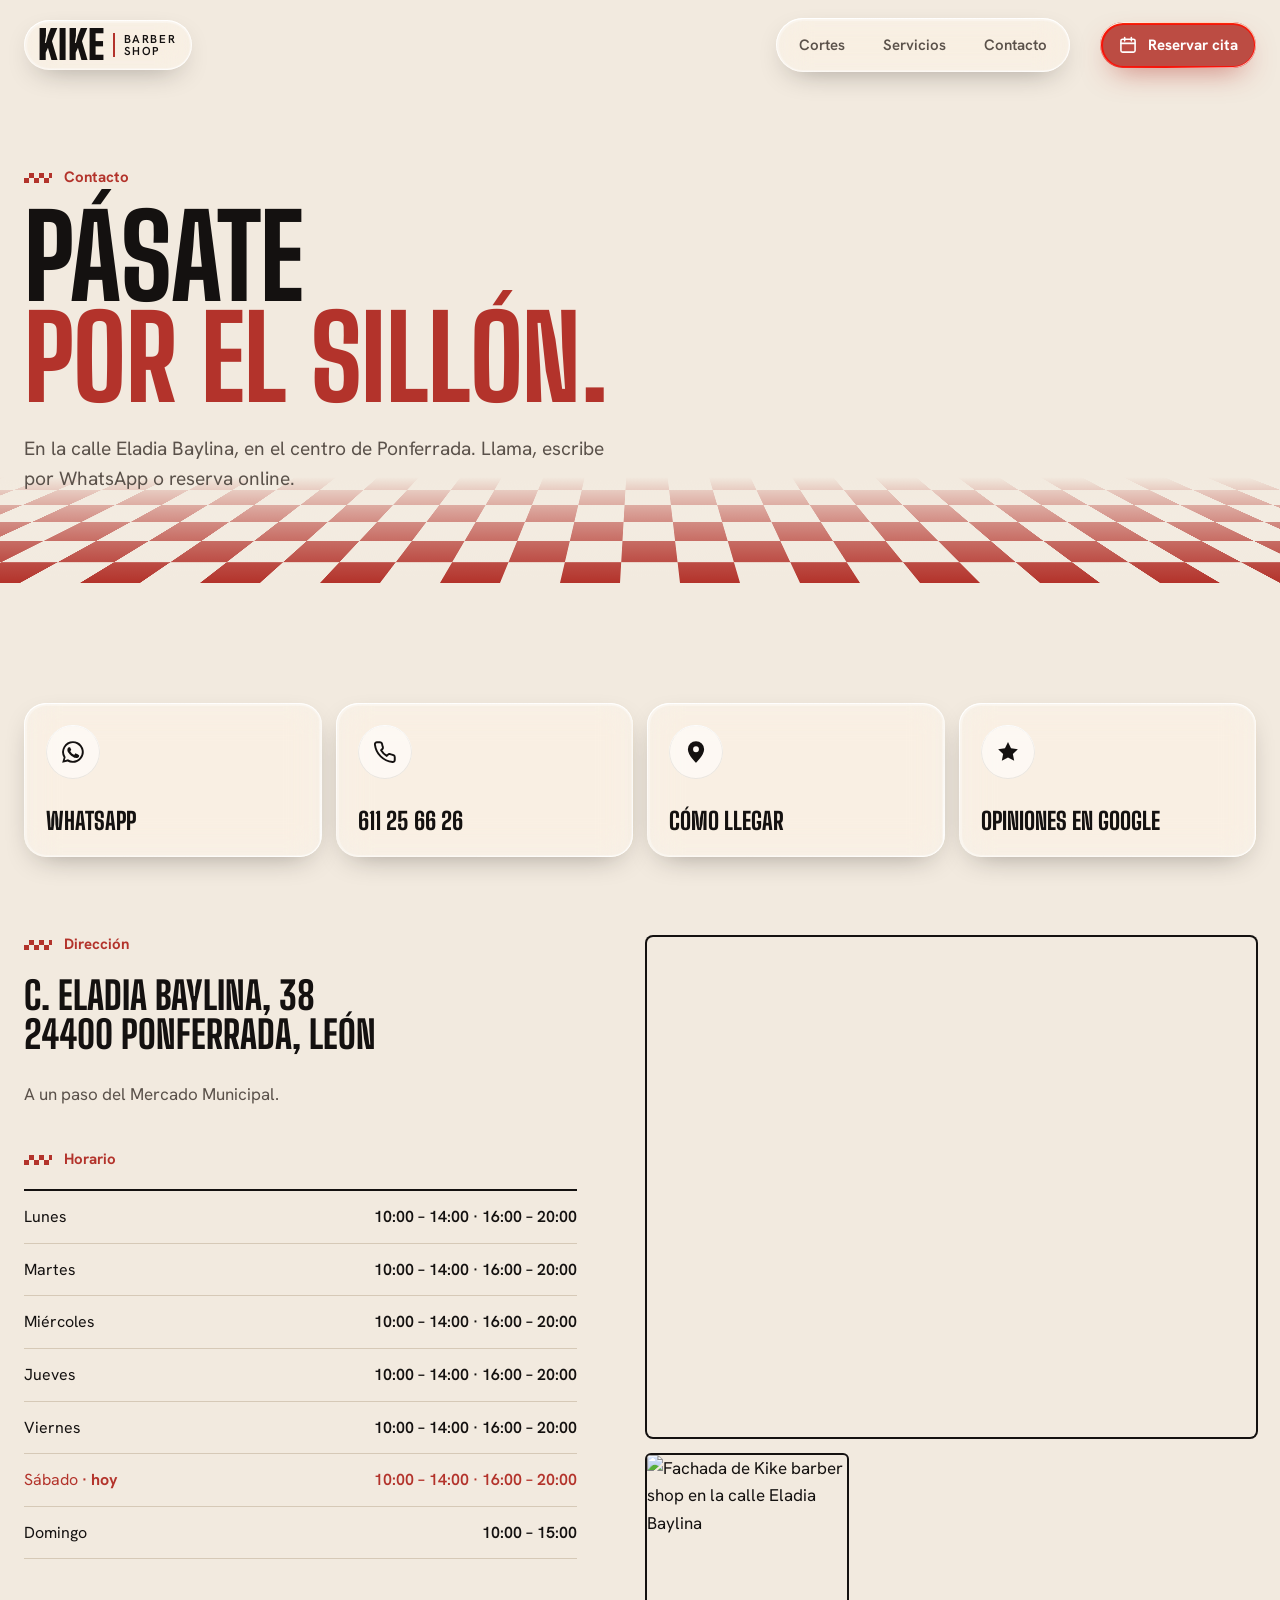
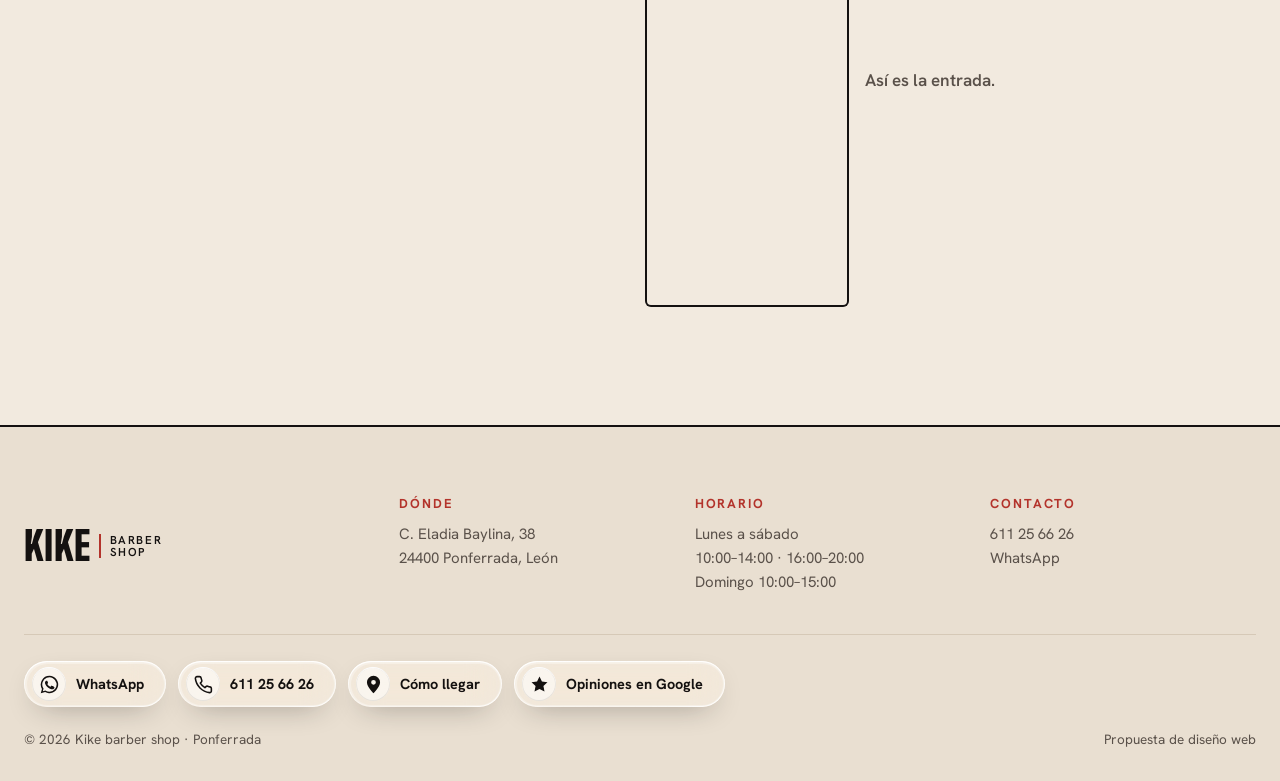
==== commit eaee24b8: "Botones de contacto: vidrio como el header y color solo al pasar por encima Co-Authored-By: Claude O" ====
--- a/contacto.html
+++ b/contacto.html
@@ -2,7 +2,7 @@
 <title>Contacto · Kike barber shop, Ponferrada</title><meta name="description" content="Kike barber shop: C. Eladia Baylina 38, Ponferrada. Teléfono y WhatsApp 611 25 66 26. Abierto de lunes a domingo."><meta name="theme-color" content="#F4EDE3">
 <meta property="og:title" content="Contacto · Kike barber shop, Ponferrada"><meta property="og:description" content="Kike barber shop: C. Eladia Baylina 38, Ponferrada. Teléfono y WhatsApp 611 25 66 26. Abierto de lunes a domingo."><meta property="og:image" content="https://lh3.googleusercontent.com/gps-cs-s/ANWiy9RfuHprUc3rnGcbM1A3zyf-CvxKDJDVWgKjWtLr16iZ3Kpk7zFpc_dN17jgUL-Ly8LM2PEFmnRR-L3FlOThOI7XkKhNLvNIBvD1MApnAXcPjlcRmmvzC1u2RWUtA8MP3RVNOuKhHUnoWady=w1200-k-no">
 <link rel="preconnect" href="https://fonts.googleapis.com"><link rel="preconnect" href="https://fonts.gstatic.com" crossorigin>
-<link href="https://fonts.googleapis.com/css2?family=Big+Shoulders+Display:wght@500;700;800;900&family=Hanken+Grotesk:wght@400;500;600;700&display=swap" rel="stylesheet"><link rel="stylesheet" href="styles.css?v=13">
+<link href="https://fonts.googleapis.com/css2?family=Big+Shoulders+Display:wght@500;700;800;900&family=Hanken+Grotesk:wght@400;500;600;700&display=swap" rel="stylesheet"><link rel="stylesheet" href="styles.css?v=14">
 <link rel="icon" href="data:image/svg+xml,%3Csvg xmlns='http://www.w3.org/2000/svg' viewBox='0 0 32 32'%3E%3Crect width='32' height='32' rx='6' fill='%23141110'/%3E%3Ctext x='16' y='24' font-family='Arial Black' font-size='20' text-anchor='middle' fill='%23F2EADF'%3EK%3C/text%3E%3C/svg%3E">
 </head><body class="p-contacto">
 <header class="top"><div class="wrap tin">
@@ -46,4 +46,4 @@
  <div class="pie-b"><span>© 2026 Kike barber shop · Ponferrada</span><span>Propuesta de diseño web</span></div>
 </div></footer>
 <script>window.KK_HOURS=[[["10:00", "14:00"], ["16:00", "20:00"]], [["10:00", "14:00"], ["16:00", "20:00"]], [["10:00", "14:00"], ["16:00", "20:00"]], [["10:00", "14:00"], ["16:00", "20:00"]], [["10:00", "14:00"], ["16:00", "20:00"]], [["10:00", "14:00"], ["16:00", "20:00"]], [["10:00", "15:00"]]];window.KK_WA="https://wa.me/34611256626";</script>
-<script src="app.js?v=13"></script></body></html>+<script src="app.js?v=14"></script></body></html>
--- a/styles.css
+++ b/styles.css
@@ -454,34 +454,29 @@
 @media(max-height:700px) and (max-width:1000px){.htk{width:210px}.htk-dia b{font-size:56px}.htk-hora b{font-size:34px}.hs-t{min-height:250px}}
 @media(prefers-reduced-motion:reduce){.historia{height:auto}.hs-stage{position:relative;height:auto;padding:100px 0}}
 
-/* ================= BOTONES DE CONTACTO: color de cada red, efecto vidrio ================= */
+/* ================= BOTONES DE CONTACTO: vidrio como el header, color al pasar por encima ================= */
 .redes{display:flex;flex-wrap:wrap;gap:12px}
-.rd{--c:#25D366;--fg:#fff;position:relative;isolation:isolate;overflow:hidden;display:inline-flex;align-items:center;gap:10px;height:54px;padding:0 22px 0 8px;border-radius:999px;text-decoration:none;font:700 15.5px/1 var(--b);color:var(--fg);
- background:linear-gradient(180deg,color-mix(in srgb,var(--c) 70%,#fff) 0%,color-mix(in srgb,var(--c) 88%,transparent) 48%,color-mix(in srgb,var(--c) 78%,#000 6%) 100%);
- backdrop-filter:blur(12px) saturate(1.6);-webkit-backdrop-filter:blur(12px) saturate(1.6);
- box-shadow:inset 0 1px 1px rgba(255,255,255,.75),inset 0 -2px 6px rgba(0,0,0,.14),0 0 0 1px color-mix(in srgb,var(--c) 60%,#000 25%),0 12px 26px -14px var(--c);
- transition:transform .25s var(--ease),box-shadow .3s}
-.rd::before{content:"";position:absolute;inset:1px 1px 52% 1px;border-radius:999px 999px 40% 40%/999px 999px 14px 14px;background:linear-gradient(rgba(255,255,255,.55),rgba(255,255,255,0));z-index:-1;pointer-events:none}
-.rd::after{content:"";position:absolute;top:0;bottom:0;width:40%;left:-60%;background:linear-gradient(100deg,transparent,rgba(255,255,255,.55),transparent);transform:skewX(-18deg);transition:left .7s var(--ease);pointer-events:none}
-.rd:hover{transform:translateY(-2px);box-shadow:inset 0 1px 1px rgba(255,255,255,.8),inset 0 -2px 6px rgba(0,0,0,.14),0 0 0 1px color-mix(in srgb,var(--c) 60%,#000 25%),0 18px 32px -14px var(--c)}
-.rd:hover::after{left:130%}
+.rd{--c:#25D366;--fg:#fff;--ang:135deg;position:relative;isolation:isolate;display:inline-flex;align-items:center;gap:10px;height:54px;padding:0 22px 0 8px;border-radius:999px;text-decoration:none;font:700 15.5px/1 var(--b);color:var(--tinta);
+ background:rgba(255,255,255,.3);backdrop-filter:blur(16px) saturate(1.7);-webkit-backdrop-filter:blur(16px) saturate(1.7);
+ box-shadow:inset 0 1px 1px rgba(255,255,255,.75),inset 0 -1px 1px rgba(255,255,255,.2),0 10px 30px -14px rgba(23,17,15,.45);
+ transition:background .35s,color .3s,box-shadow .35s,transform .25s var(--ease)}
+.rd::before{content:"";position:absolute;inset:0;border-radius:inherit;padding:2.5px;backdrop-filter:blur(.6px) brightness(1.55) saturate(2.4) contrast(1.15);-webkit-backdrop-filter:blur(.6px) brightness(1.55) saturate(2.4) contrast(1.15);-webkit-mask:linear-gradient(#000 0 0) content-box,linear-gradient(#000 0 0);-webkit-mask-composite:xor;mask:linear-gradient(#000 0 0) content-box exclude,linear-gradient(#000 0 0);pointer-events:none;z-index:1}
+.rd::after{content:"";position:absolute;inset:0;border-radius:inherit;padding:1.2px;background:linear-gradient(var(--ang),rgba(255,255,255,.95),rgba(255,255,255,.08) 32%,rgba(255,255,255,0) 55%,rgba(255,255,255,.55) 85%,rgba(255,255,255,.9));-webkit-mask:linear-gradient(#000 0 0) content-box,linear-gradient(#000 0 0);-webkit-mask-composite:xor;mask:linear-gradient(#000 0 0) content-box exclude,linear-gradient(#000 0 0);pointer-events:none;z-index:2}
+.rd-i{display:grid;place-items:center;width:40px;height:40px;border-radius:50%;background:rgba(255,255,255,.55);box-shadow:inset 0 1px 1px #fff,inset 0 0 0 1px rgba(23,17,15,.08);color:var(--tinta);transition:background .35s,color .3s}
+.rd-i svg{width:21px;height:21px}
+.rd:hover,.rd:focus-visible{background:color-mix(in srgb,var(--c) 86%,transparent);color:var(--fg);box-shadow:inset 0 1px 1px rgba(255,255,255,.6),inset 0 -1px 1px rgba(255,255,255,.2),0 14px 30px -12px var(--c);transform:translateY(-2px)}
+.rd:hover .rd-i,.rd:focus-visible .rd-i{background:rgba(255,255,255,.24);color:var(--fg)}
 .rd:active{transform:scale(.97)}
-.rd-i{display:grid;place-items:center;width:40px;height:40px;border-radius:50%;background:rgba(255,255,255,.22);box-shadow:inset 0 1px 1px rgba(255,255,255,.6),inset 0 0 0 1px rgba(255,255,255,.25)}
-.rd-i svg{width:21px;height:21px;filter:drop-shadow(0 1px 1px rgba(0,0,0,.2))}
-.rd span:last-child{text-shadow:0 1px 1px rgba(0,0,0,.18)}
 .rd-wa{--c:#25D366}
 .rd-tl{--c:#0A84FF}
 .rd-gm{--c:#EA4335}
 .rd-gr{--c:#FBBC04;--fg:#3B2A00}
-.rd-gr span:last-child{text-shadow:0 1px 0 rgba(255,255,255,.4)}
-.rd-gr .rd-i{background:rgba(255,255,255,.35)}
 /* dónde van */
 .ci-r{justify-content:center;margin-top:16px}
 .pie-r{padding:26px 0 0}
 .pie-r .rd{height:46px;font-size:14.5px}.pie-r .rd-i{width:34px;height:34px}
 .redes.grande{display:grid;grid-template-columns:repeat(4,1fr);gap:14px;margin-bottom:80px}
 .redes.grande .rd{height:auto;flex-direction:column;align-items:flex-start;gap:30px;padding:22px 22px 24px;border-radius:22px;font:800 24px/1 var(--d);text-transform:uppercase}
-.redes.grande .rd::before{border-radius:22px 22px 50% 50%/22px 22px 18px 18px}
 .redes.grande .rd-i{width:54px;height:54px}.redes.grande .rd-i svg{width:26px;height:26px}
 @media(max-width:1000px){.redes.grande{grid-template-columns:1fr 1fr}}
 @media(max-width:620px){.ci-r .rd,.pie-r .rd{flex:1 1 calc(50% - 6px);justify-content:flex-start}.ci-r .rd span:last-child,.pie-r .rd span:last-child{font-size:13.5px}}
